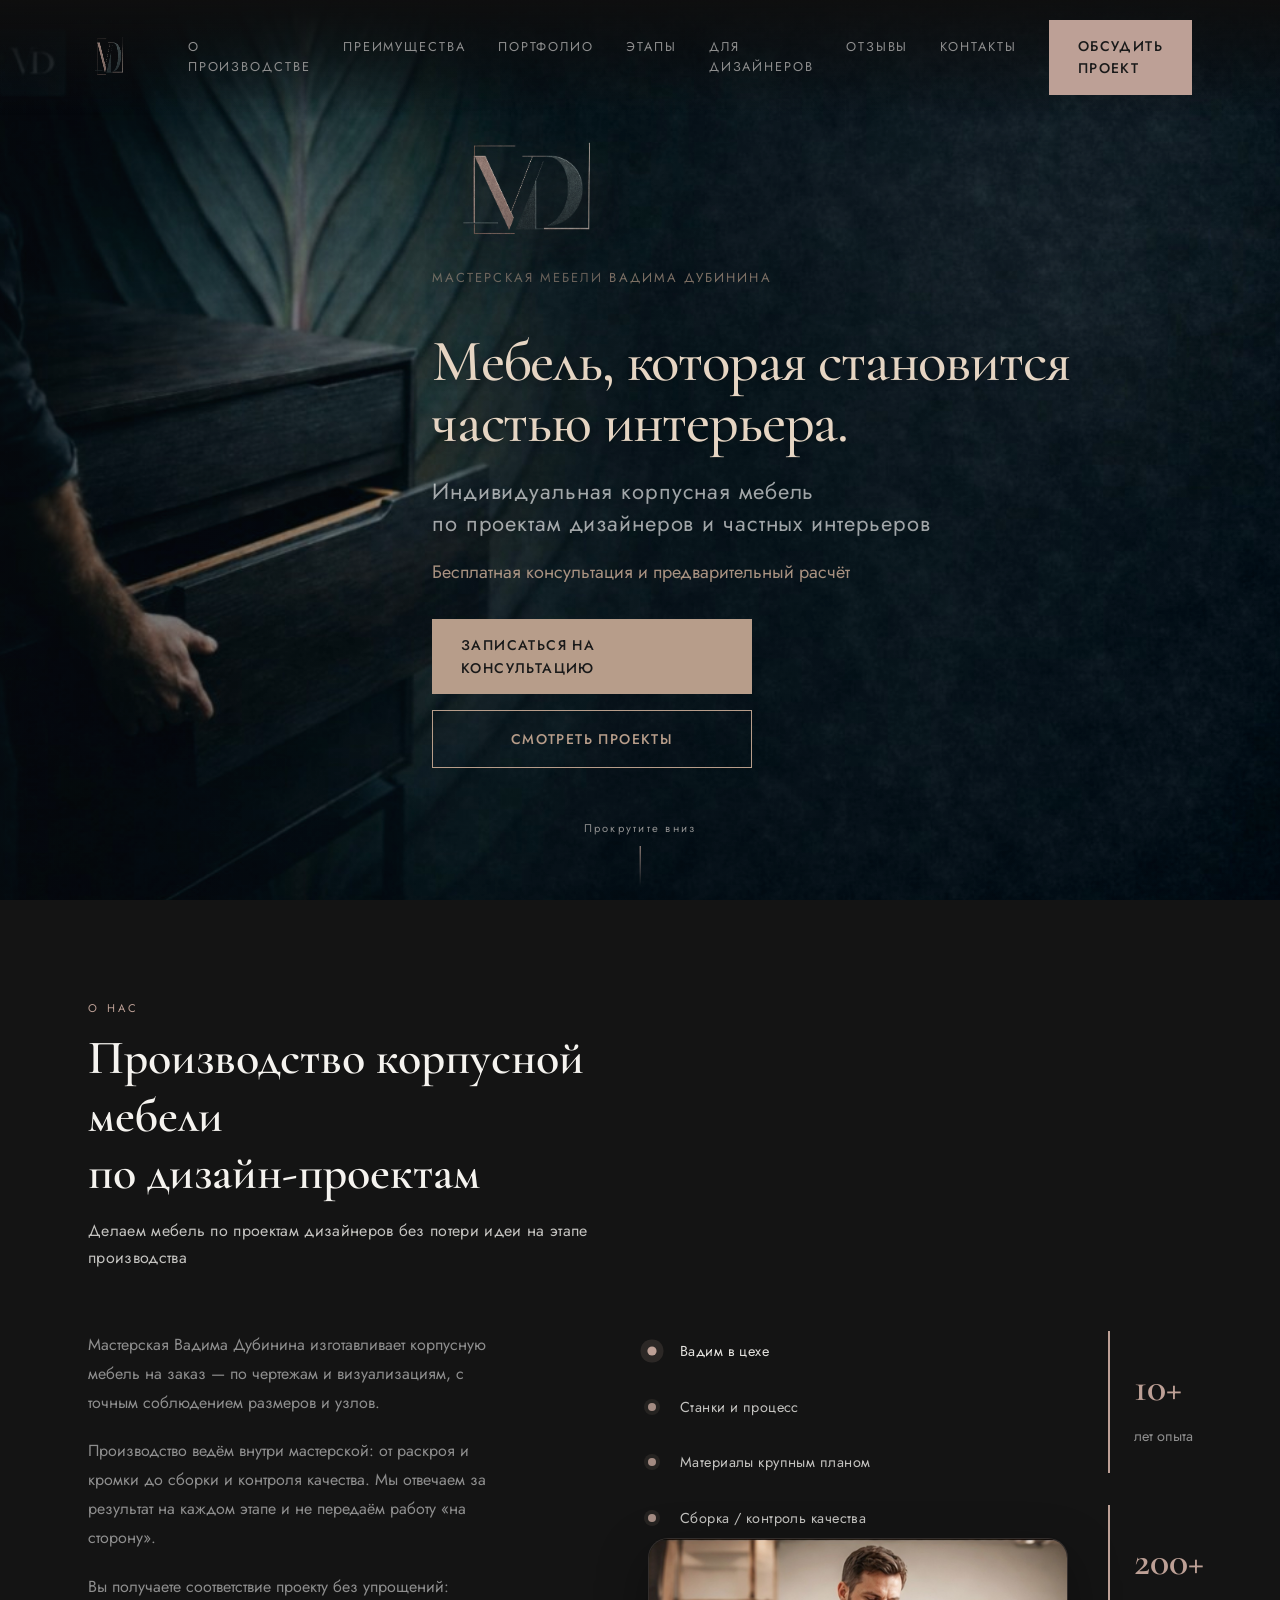
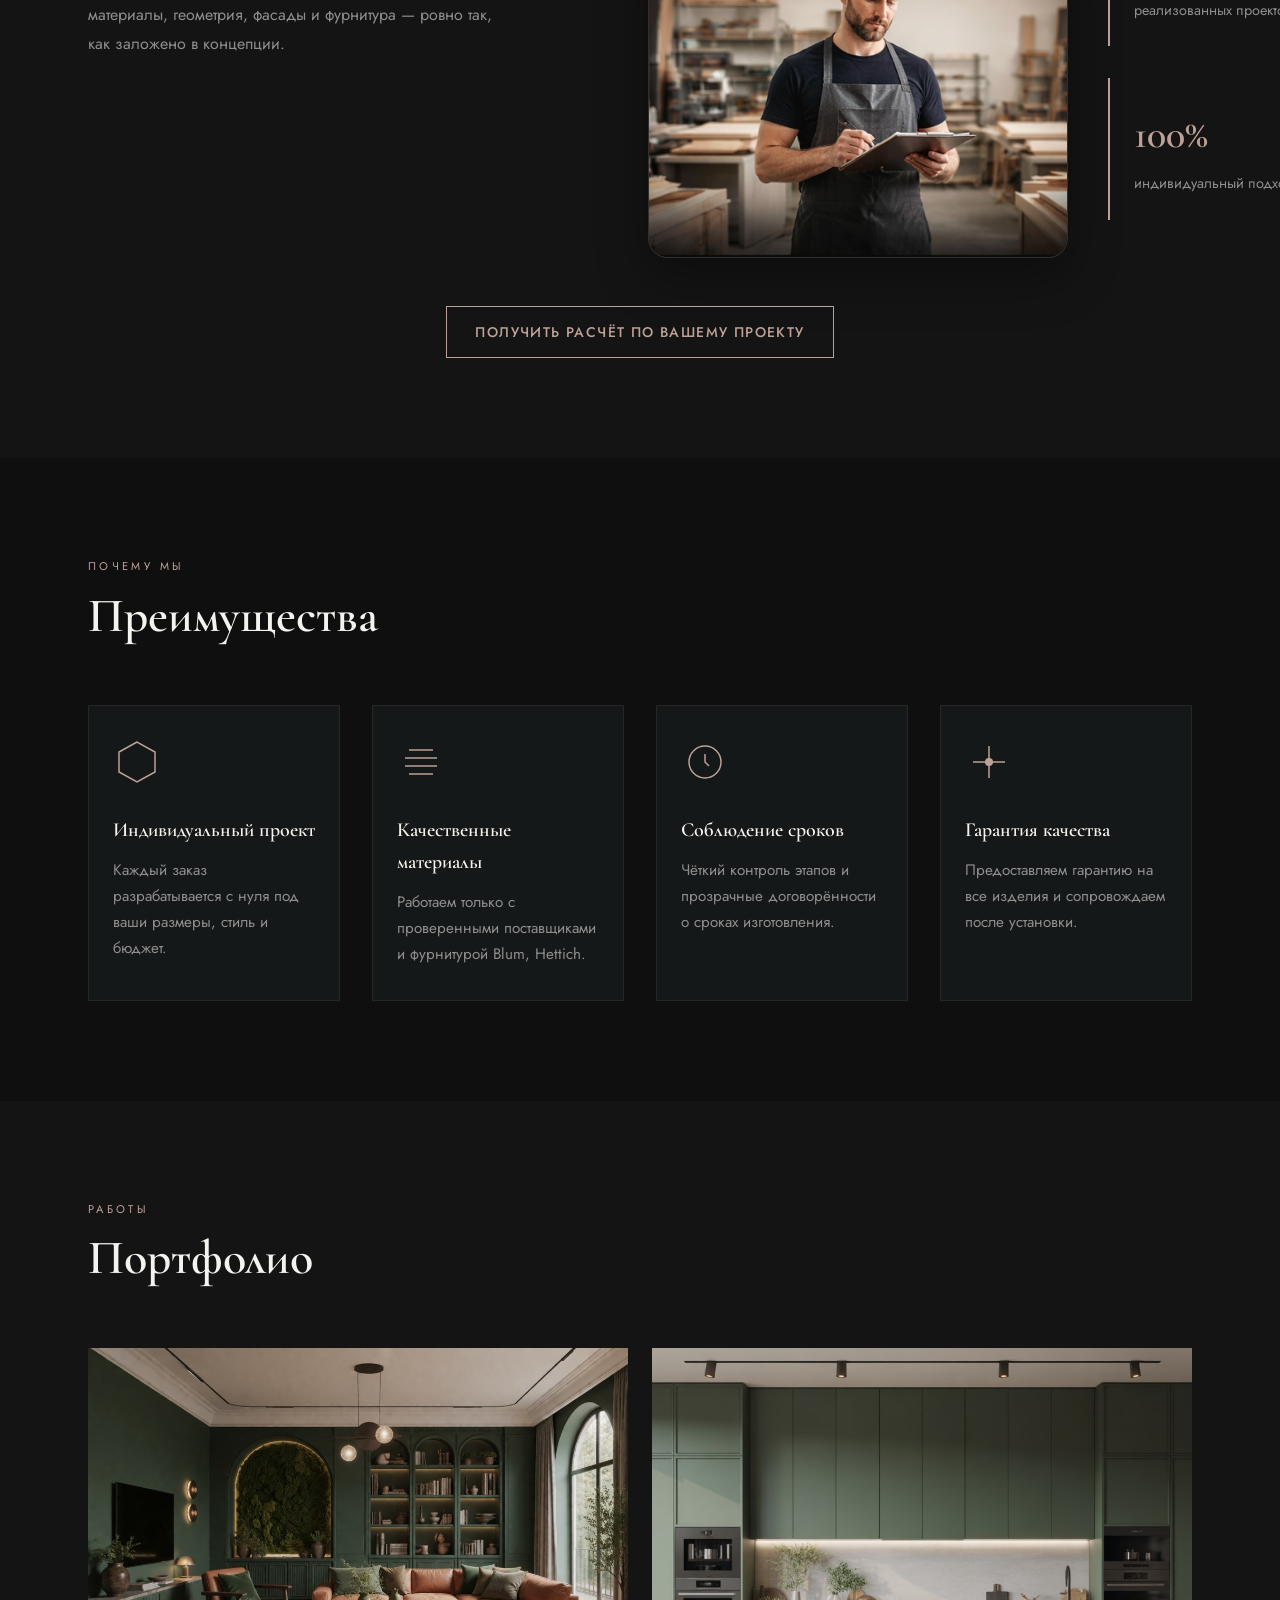
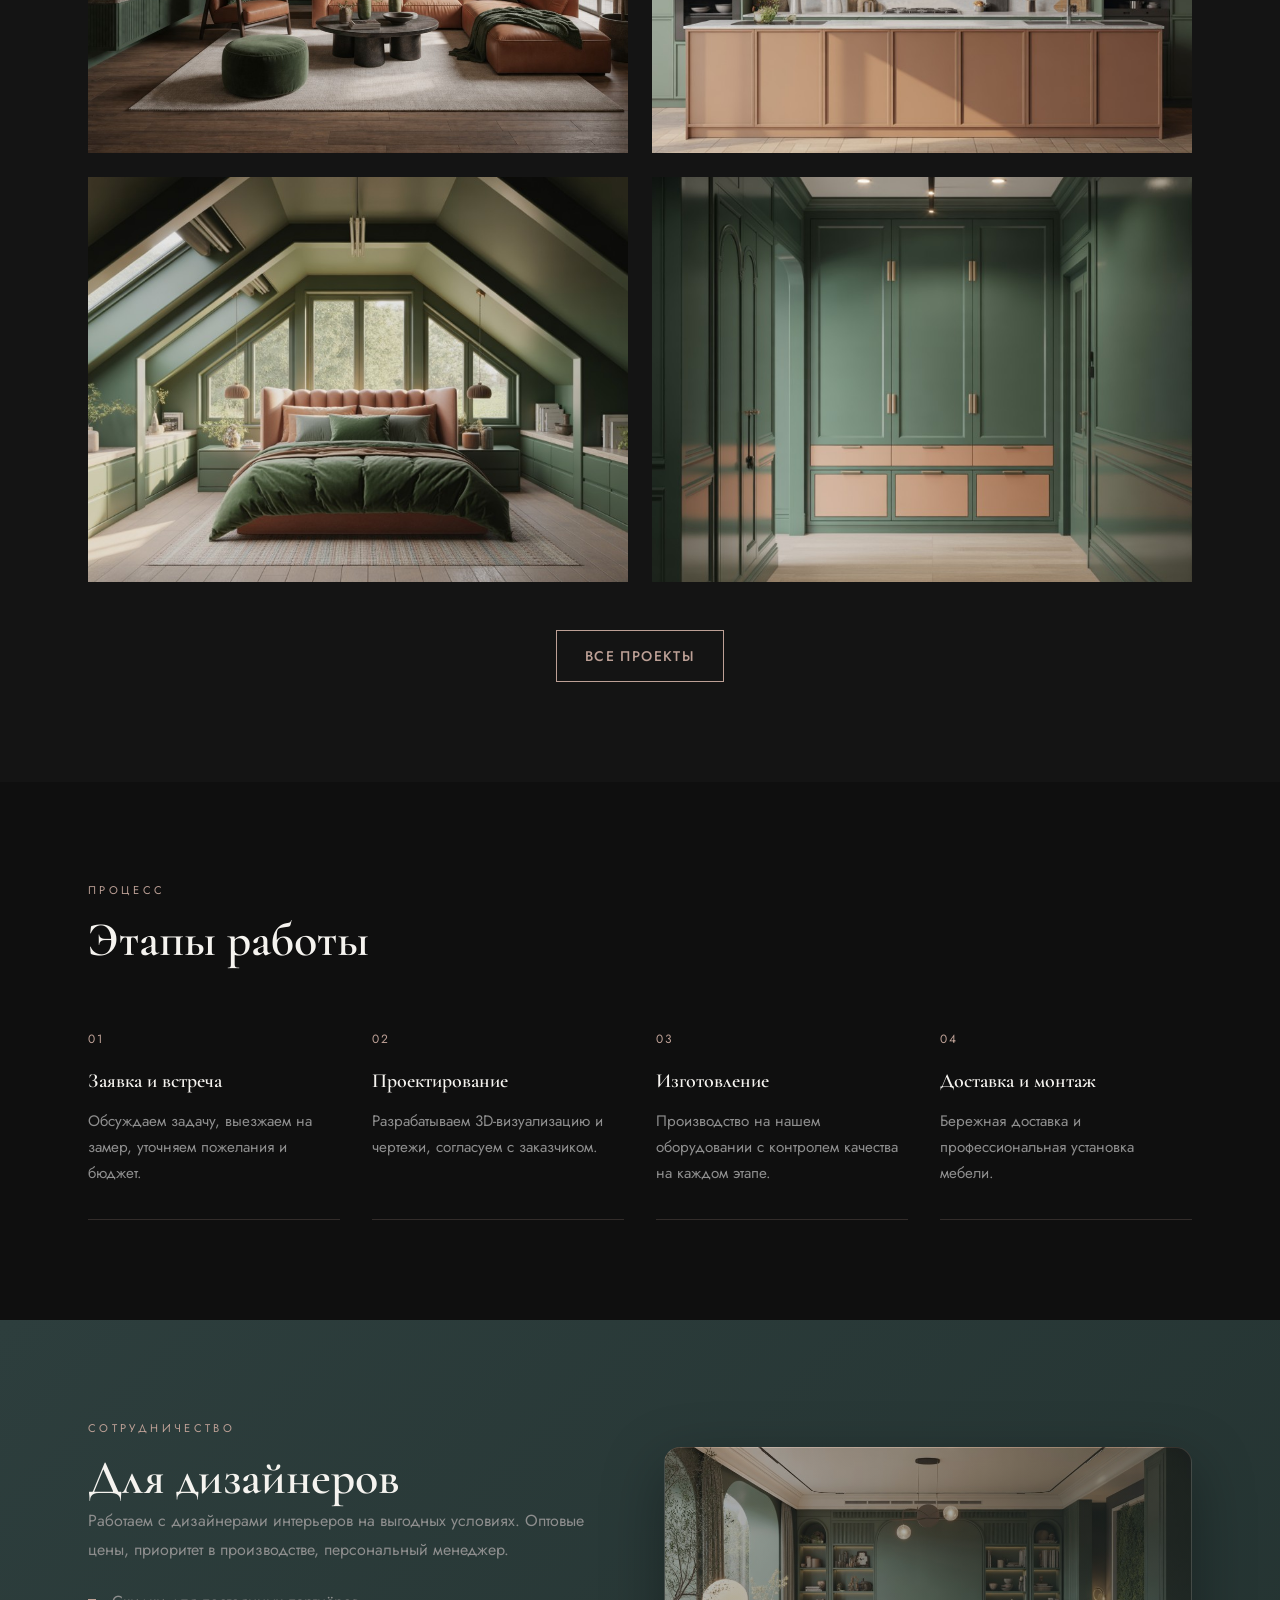
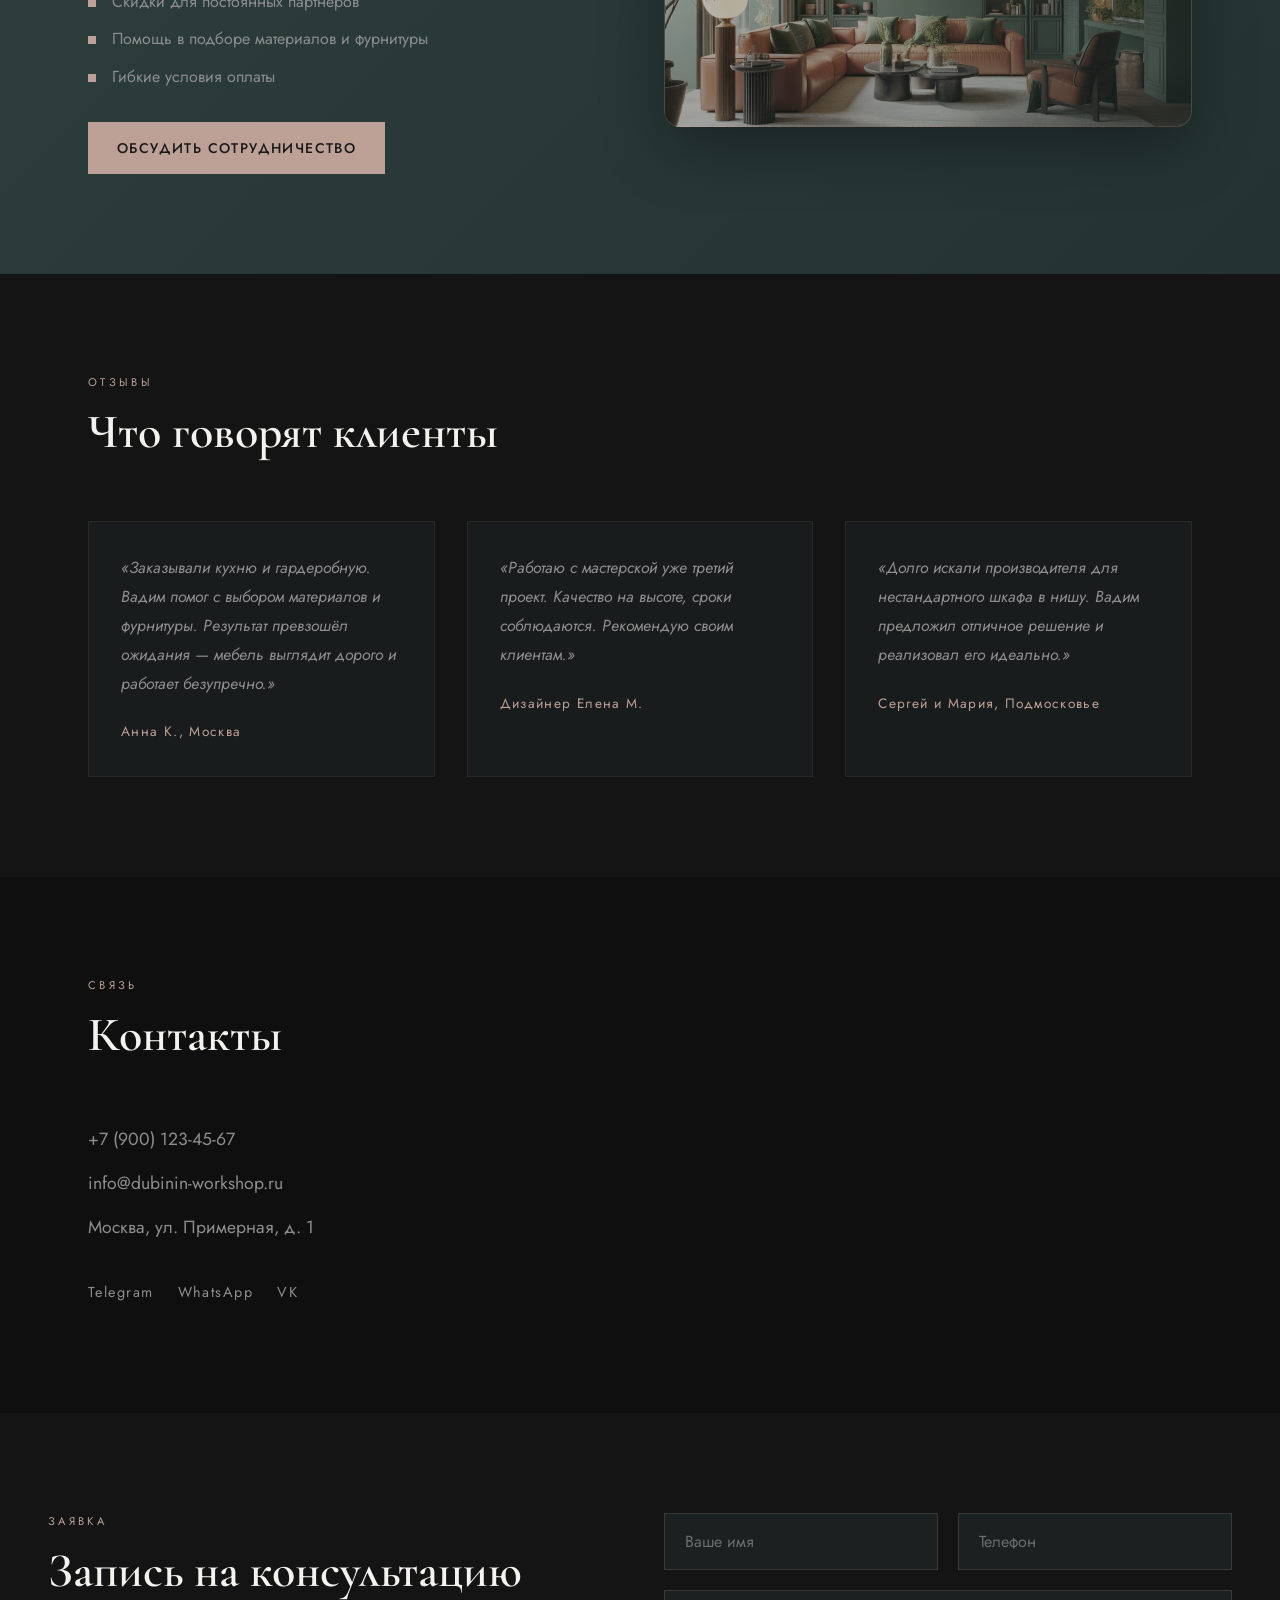
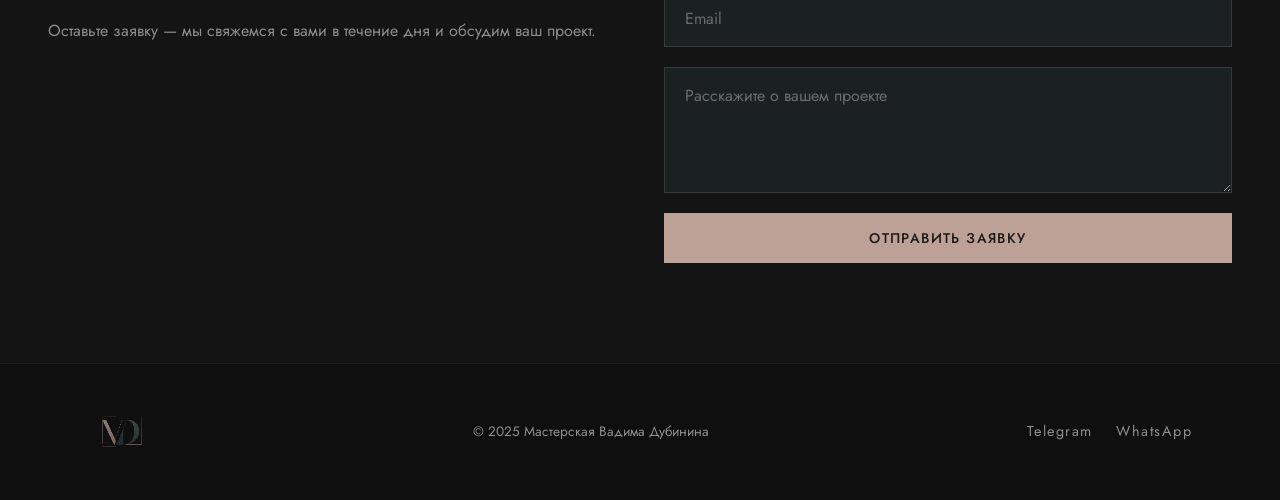
==== index.html @ 5e2be5cb "fix index name" ====
<!DOCTYPE html>
<html lang="ru">
<head>
  <meta charset="UTF-8">
  <meta name="viewport" content="width=device-width, initial-scale=1.0">
  <title>Мастерская Вадима Дубинина — Корпусная мебель премиального уровня</title>
  <meta name="description" content="Корпусная мебель на заказ для частных клиентов и дизайнеров. Премиальное качество и индивидуальный подход.">
  <link rel="preconnect" href="https://fonts.googleapis.com">
  <link rel="preconnect" href="https://fonts.gstatic.com" crossorigin>
  <link href="https://fonts.googleapis.com/css2?family=Cormorant+Garamond:ital,wght@0,400;0,600;0,700;1,400&family=Jost:wght@300;400;500;600&display=swap" rel="stylesheet">
  <link rel="stylesheet" href="css/style.css">
</head>
<body>
  <!-- Header -->
  <header class="header">
    <div class="container header__inner">
      <a href="#" class="logo">
        <img src="assets/logo.png" alt="Мастерская Вадима Дубинина" class="logo__img">
      </a>
      <nav class="nav">
        <a href="#about" class="nav__link">О производстве</a>
        <a href="#advantages" class="nav__link">Преимущества</a>
        <a href="#portfolio" class="nav__link">Портфолио</a>
        <a href="#stages" class="nav__link">Этапы</a>
        <a href="#designers" class="nav__link">Для дизайнеров</a>
        <a href="#reviews" class="nav__link">Отзывы</a>
        <a href="#contacts" class="nav__link">Контакты</a>
      </nav>
      <a href="#consultation" class="btn btn--primary header__cta">Обсудить проект</a>
      <button class="burger" aria-label="Меню">
        <span></span>
        <span></span>
        <span></span>
      </button>
    </div>
    <div class="mobile-nav-overlay" aria-hidden="true"></div>
    <nav class="mobile-nav">
      <a href="#about" class="nav__link">О производстве</a>
      <a href="#advantages" class="nav__link">Преимущества</a>
      <a href="#portfolio" class="nav__link">Портфолио</a>
      <a href="#stages" class="nav__link">Этапы</a>
      <a href="#designers" class="nav__link">Для дизайнеров</a>
      <a href="#reviews" class="nav__link">Отзывы</a>
      <a href="#contacts" class="nav__link">Контакты</a>
      <a href="#consultation" class="btn btn--primary">Обсудить проект</a>
    </nav>
  </header>

  <!-- Hero -->
  <section class="hero">
    <div class="hero__bg" style="background-image: url('assets/hero_final_2560.png');"></div>
    <div class="hero__overlay" aria-hidden="true"></div>
    <div class="container hero__content">
      <div class="hero__content-inner">
        <img src="assets/logo.png" alt="VD" class="hero__logo">
        <p class="hero__tagline">Мастерская мебели <span>ВАДИМА ДУБИНИНА</span></p>
        <h1 class="hero__title">Мебель, которая становится частью интерьера.</h1>
        <p class="hero__subtitle">Индивидуальная корпусная мебель<br>по проектам дизайнеров и частных интерьеров</p>
        <p class="hero__kicker">Бесплатная консультация и предварительный расчёт</p>
        <div class="hero__actions">
          <a href="#consultation" class="btn btn--primary hero__btn">Записаться на консультацию</a>
          <a href="#portfolio" class="btn btn--ghost hero__btn">Смотреть проекты</a>
        </div>
      </div>
    </div>
    <div class="hero__scroll">
      <span class="hero__scroll-text">Прокрутите вниз</span>
      <span class="hero__scroll-line"></span>
    </div>
  </section>

  <!-- About -->
  <section class="section section--dark" id="about">
    <div class="container">
      <div class="section__header animate-on-scroll">
        <span class="section__label">О нас</span>
        <h2 class="section__title">Производство корпусной мебели<br>по дизайн-проектам</h2>
        <p class="section__subtitle">Делаем мебель по проектам дизайнеров без потери идеи на этапе производства</p>
      </div>
      <div class="about__grid">
        <div class="about__text animate-on-scroll">
          <div class="about__copy">
            <p>Мастерская Вадима Дубинина изготавливает корпусную мебель на заказ — по чертежам и визуализациям, с точным соблюдением размеров и узлов.</p>
            <p>Производство ведём внутри мастерской: от раскроя и кромки до сборки и контроля качества. Мы отвечаем за результат на каждом этапе и не передаём работу «на сторону».</p>
            <p>Вы получаете соответствие проекту без упрощений: материалы, геометрия, фасады и фурнитура — ровно так, как заложено в концепции.</p>
          </div>

          <div class="about__timeline" data-about-timeline>
            <div class="about__timeline-rail" aria-hidden="true"></div>

            <div class="about__timeline-items" role="list">
              <button class="about__timeline-item is-active" type="button" role="listitem" data-about-step="1">
                <span class="about__timeline-dot" aria-hidden="true"></span>
                <span class="about__timeline-label">Вадим в цехе</span>
              </button>

              <button class="about__timeline-item" type="button" role="listitem" data-about-step="2">
                <span class="about__timeline-dot" aria-hidden="true"></span>
                <span class="about__timeline-label">Станки и процесс</span>
              </button>

              <button class="about__timeline-item" type="button" role="listitem" data-about-step="3">
                <span class="about__timeline-dot" aria-hidden="true"></span>
                <span class="about__timeline-label">Материалы крупным планом</span>
              </button>

              <button class="about__timeline-item" type="button" role="listitem" data-about-step="4">
                <span class="about__timeline-dot" aria-hidden="true"></span>
                <span class="about__timeline-label">Сборка / контроль качества</span>
              </button>
            </div>

            <div class="about__timeline-preview">
              <img class="about__timeline-img" src="images/img-01.jpg" alt="" loading="lazy" decoding="async">
            </div>
          </div>
        </div>
        <div class="about__stats animate-on-scroll">
          <div class="stat">
            <span class="stat__number">10+</span>
            <span class="stat__label">лет опыта</span>
          </div>
          <div class="stat">
            <span class="stat__number">200+</span>
            <span class="stat__label">реализованных проектов</span>
          </div>
          <div class="stat">
            <span class="stat__number">100%</span>
            <span class="stat__label">индивидуальный подход</span>
          </div>
        </div>
      </div>
      <div class="section__actions animate-on-scroll">
        <a href="#consultation" class="btn btn--ghost">Получить расчёт по вашему проекту</a>
      </div>
    </div>
  </section>

  <!-- Advantages -->
  <section class="section" id="advantages">
    <div class="container">
      <div class="section__header animate-on-scroll">
        <span class="section__label">Почему мы</span>
        <h2 class="section__title">Преимущества</h2>
      </div>
      <div class="advantages__grid">
        <div class="advantage animate-on-scroll">
          <div class="advantage__icon">
            <svg width="48" height="48" viewBox="0 0 48 48" fill="none" xmlns="http://www.w3.org/2000/svg">
              <path d="M24 4L6 14v20l18 10 18-10V14L24 4z" stroke="currentColor" stroke-width="1.5"/>
            </svg>
          </div>
          <h3 class="advantage__title">Индивидуальный проект</h3>
          <p class="advantage__text">Каждый заказ разрабатывается с нуля под ваши размеры, стиль и бюджет.</p>
        </div>
        <div class="advantage animate-on-scroll">
          <div class="advantage__icon">
            <svg width="48" height="48" viewBox="0 0 48 48" fill="none" xmlns="http://www.w3.org/2000/svg">
              <path d="M8 20h32M8 28h32M12 36h24M12 12h24" stroke="currentColor" stroke-width="1.5"/>
            </svg>
          </div>
          <h3 class="advantage__title">Качественные материалы</h3>
          <p class="advantage__text">Работаем только с проверенными поставщиками и фурнитурой Blum, Hettich.</p>
        </div>
        <div class="advantage animate-on-scroll">
          <div class="advantage__icon">
            <svg width="48" height="48" viewBox="0 0 48 48" fill="none" xmlns="http://www.w3.org/2000/svg">
              <circle cx="24" cy="24" r="16" stroke="currentColor" stroke-width="1.5"/>
              <path d="M24 16v8l4 4" stroke="currentColor" stroke-width="1.5"/>
            </svg>
          </div>
          <h3 class="advantage__title">Соблюдение сроков</h3>
          <p class="advantage__text">Чёткий контроль этапов и прозрачные договорённости о сроках изготовления.</p>
        </div>
        <div class="advantage animate-on-scroll">
          <div class="advantage__icon">
            <svg width="48" height="48" viewBox="0 0 48 48" fill="none" xmlns="http://www.w3.org/2000/svg">
              <path d="M24 8v32M8 24h32" stroke="currentColor" stroke-width="1.5"/>
              <circle cx="24" cy="24" r="4" fill="currentColor"/>
            </svg>
          </div>
          <h3 class="advantage__title">Гарантия качества</h3>
          <p class="advantage__text">Предоставляем гарантию на все изделия и сопровождаем после установки.</p>
        </div>
      </div>
    </div>
  </section>

  <!-- Portfolio -->
  <section class="section section--dark" id="portfolio">
    <div class="container">
      <div class="section__header animate-on-scroll">
        <span class="section__label">Работы</span>
        <h2 class="section__title">Портфолио</h2>
      </div>
      <div class="portfolio__grid">
        <a href="#portfolio" class="portfolio__item animate-on-scroll">
          <div class="portfolio__img" style="background-image: url('assets/portfolio-livingroom.png');"></div>
          <div class="portfolio__overlay">
            <span class="portfolio__name">Гостиная</span>
            <span class="portfolio__link">Смотреть</span>
          </div>
        </a>
        <a href="#portfolio" class="portfolio__item animate-on-scroll">
          <div class="portfolio__img" style="background-image: url('assets/portfolio-kitchen.png');"></div>
          <div class="portfolio__overlay">
            <span class="portfolio__name">Кухня</span>
            <span class="portfolio__link">Смотреть</span>
          </div>
        </a>
        <a href="#portfolio" class="portfolio__item animate-on-scroll">
          <div class="portfolio__img" style="background-image: url('assets/portfolio-bedroom.png');"></div>
          <div class="portfolio__overlay">
            <span class="portfolio__name">Спальня</span>
            <span class="portfolio__link">Смотреть</span>
          </div>
        </a>
        <a href="#portfolio" class="portfolio__item animate-on-scroll">
          <div class="portfolio__img" style="background-image: url('assets/portfolio-cabinet.png');"></div>
          <div class="portfolio__overlay">
            <span class="portfolio__name">Кабинет</span>
            <span class="portfolio__link">Смотреть</span>
          </div>
        </a>
      </div>
      <div class="section__actions animate-on-scroll">
        <a href="#portfolio" class="btn btn--ghost">Все проекты</a>
      </div>
    </div>
  </section>

  <!-- Stages -->
  <section class="section" id="stages">
    <div class="container">
      <div class="section__header animate-on-scroll">
        <span class="section__label">Процесс</span>
        <h2 class="section__title">Этапы работы</h2>
      </div>
      <div class="stages">
        <div class="stage animate-on-scroll">
          <span class="stage__num">01</span>
          <h3 class="stage__title">Заявка и встреча</h3>
          <p class="stage__text">Обсуждаем задачу, выезжаем на замер, уточняем пожелания и бюджет.</p>
        </div>
        <div class="stage animate-on-scroll">
          <span class="stage__num">02</span>
          <h3 class="stage__title">Проектирование</h3>
          <p class="stage__text">Разрабатываем 3D-визуализацию и чертежи, согласуем с заказчиком.</p>
        </div>
        <div class="stage animate-on-scroll">
          <span class="stage__num">03</span>
          <h3 class="stage__title">Изготовление</h3>
          <p class="stage__text">Производство на нашем оборудовании с контролем качества на каждом этапе.</p>
        </div>
        <div class="stage animate-on-scroll">
          <span class="stage__num">04</span>
          <h3 class="stage__title">Доставка и монтаж</h3>
          <p class="stage__text">Бережная доставка и профессиональная установка мебели.</p>
        </div>
      </div>
    </div>
  </section>

  <!-- For Designers -->
  <section class="section section--accent" id="designers">
    <div class="container">
      <div class="designers__grid">
        <div class="designers__content animate-on-scroll">
          <span class="section__label">Сотрудничество</span>
          <h2 class="section__title">Для дизайнеров</h2>
          <p class="designers__text">Работаем с дизайнерами интерьеров на выгодных условиях. Оптовые цены, приоритет в производстве, персональный менеджер.</p>
          <ul class="designers__list">
            <li>Скидки для постоянных партнёров</li>
            <li>Помощь в подборе материалов и фурнитуры</li>
            <li>Гибкие условия оплаты</li>
          </ul>
          <a href="#consultation" class="btn btn--primary">Обсудить сотрудничество</a>
        </div>
        <div class="designers__visual animate-on-scroll">
          <div class="designers__card"></div>
        </div>
      </div>
    </div>
  </section>

  <!-- Reviews -->
  <section class="section section--dark" id="reviews">
    <div class="container">
      <div class="section__header animate-on-scroll">
        <span class="section__label">Отзывы</span>
        <h2 class="section__title">Что говорят клиенты</h2>
      </div>
      <div class="reviews__grid">
        <div class="review animate-on-scroll">
          <p class="review__text">«Заказывали кухню и гардеробную. Вадим помог с выбором материалов и фурнитуры. Результат превзошёл ожидания — мебель выглядит дорого и работает безупречно.»</p>
          <span class="review__author">Анна К., Москва</span>
        </div>
        <div class="review animate-on-scroll">
          <p class="review__text">«Работаю с мастерской уже третий проект. Качество на высоте, сроки соблюдаются. Рекомендую своим клиентам.»</p>
          <span class="review__author">Дизайнер Елена М.</span>
        </div>
        <div class="review animate-on-scroll">
          <p class="review__text">«Долго искали производителя для нестандартного шкафа в нишу. Вадим предложил отличное решение и реализовал его идеально.»</p>
          <span class="review__author">Сергей и Мария, Подмосковье</span>
        </div>
      </div>
    </div>
  </section>

  <!-- Contacts -->
  <section class="section" id="contacts">
    <div class="container">
      <div class="section__header animate-on-scroll">
        <span class="section__label">Связь</span>
        <h2 class="section__title">Контакты</h2>
      </div>
      <div class="contacts__grid">
        <div class="contacts__info animate-on-scroll">
          <a href="tel:+79001234567" class="contact__item">+7 (900) 123-45-67</a>
          <a href="mailto:info@dubinin-workshop.ru" class="contact__item">info@dubinin-workshop.ru</a>
          <p class="contact__item">Москва, ул. Примерная, д. 1</p>
          <div class="contacts__social">
            <a href="https://t.me/dubinin_workshop" class="social__link" target="_blank" rel="noopener" aria-label="Telegram">Telegram</a>
            <a href="https://wa.me/79001234567" class="social__link" target="_blank" rel="noopener" aria-label="WhatsApp">WhatsApp</a>
            <a href="https://vk.com/dubinin_workshop" class="social__link" target="_blank" rel="noopener" aria-label="VK">VK</a>
          </div>
        </div>
      </div>
    </div>
  </section>

  <!-- Consultation Form -->
  <section class="section section--dark" id="consultation">
    <div class="container consultation__inner">
      <div class="consultation__content animate-on-scroll">
        <span class="section__label">Заявка</span>
        <h2 class="section__title">Запись на консультацию</h2>
        <p class="consultation__text">Оставьте заявку — мы свяжемся с вами в течение дня и обсудим ваш проект.</p>
      </div>
      <form class="consultation__form animate-on-scroll" action="#" method="post">
        <div class="form__row">
          <input type="text" name="name" placeholder="Ваше имя" required class="form__input">
          <input type="tel" name="phone" placeholder="Телефон" required class="form__input">
        </div>
        <input type="email" name="email" placeholder="Email" class="form__input">
        <textarea name="message" placeholder="Расскажите о вашем проекте" rows="4" class="form__input form__textarea"></textarea>
        <button type="submit" class="btn btn--primary btn--full">Отправить заявку</button>
      </form>
    </div>
  </section>

  <!-- Footer -->
  <footer class="footer">
    <div class="container footer__inner">
      <a href="#" class="logo footer__logo">
        <img src="assets/logo.png" alt="Мастерская Вадима Дубинина" class="logo__img">
      </a>
      <p class="footer__copyright">© 2025 Мастерская Вадима Дубинина</p>
      <div class="footer__social">
        <a href="https://t.me/dubinin_workshop" class="social__link" target="_blank" rel="noopener">Telegram</a>
        <a href="https://wa.me/79001234567" class="social__link" target="_blank" rel="noopener">WhatsApp</a>
      </div>
    </div>
  </footer>

  <script src="js/script.js"></script>
</body>
</html>
<!-- test -->
---- css/style.css ----
/* ============================================
   Мастерская Вадима Дубинина — Landing
   Цветовая палитра из брендбука
   ============================================ */

:root {
  /* Основные цвета */
  --color-graphite: #1a1a1a;
  --color-graphite-light: #121212;
  --color-teal: #2d3e3d;
  --color-teal-dark: #243331;
  --color-grey-green: #4a4e41;
  --color-olive: #6b6f5c;
  --color-olive-light: #8e8e8e;
  --color-rose: #bda096;
  --color-rose-dark: #b88a7e;
  --color-rose-light: #c9a99e;
  
  /* Фоны и текст */
  --bg-dark: #0f0f0f;
  --bg-section: #141414;
  --text-primary: #f5f3ef;
  --text-secondary: #bda096;
  --text-muted: #8e8e8e;
  
  /* Переходы */
  --transition-slow: 0.6s cubic-bezier(0.4, 0, 0.2, 1);
  --transition-medium: 0.4s cubic-bezier(0.4, 0, 0.2, 1);
  --transition-fast: 0.25s ease;
}

/* Reset & Base */
*, *::before, *::after {
  box-sizing: border-box;
  margin: 0;
  padding: 0;
}

html {
  scroll-behavior: smooth;
}

body {
  font-family: 'Jost', sans-serif;
  font-weight: 400;
  color: var(--text-primary);
  background: var(--bg-dark);
  line-height: 1.6;
  overflow-x: hidden;
}

img {
  max-width: 100%;
  height: auto;
  display: block;
}

a {
  color: inherit;
  text-decoration: none;
  transition: color var(--transition-fast), opacity var(--transition-fast);
}

button {
  font-family: inherit;
  cursor: pointer;
  border: none;
  background: none;
}

/* Typography */
h1, h2, h3 {
  font-family: 'Cormorant Garamond', serif;
  font-weight: 600;
}

/* Container */
.container {
  width: 100%;
  max-width: 1200px;
  margin: 0 auto;
  padding: 0 24px;
}

@media (min-width: 768px) {
  .container {
    padding: 0 48px;
  }
}

/* Buttons */
.btn {
  display: inline-flex;
  align-items: center;
  justify-content: center;
  padding: 14px 28px;
  font-size: 0.875rem;
  font-weight: 500;
  letter-spacing: 0.1em;
  text-transform: uppercase;
  border: 1px solid transparent;
  transition: all var(--transition-medium);
}

.btn--primary {
  background: var(--color-rose);
  color: var(--color-graphite);
  border-color: var(--color-rose);
}

.btn--primary:hover {
  background: var(--color-rose-light);
  border-color: var(--color-rose-light);
  transform: translateY(-2px);
  box-shadow: 0 8px 24px rgba(189, 160, 150, 0.25);
}

.btn--ghost {
  background: transparent;
  color: var(--color-rose);
  border-color: var(--color-rose);
}

.btn--ghost:hover {
  background: rgba(189, 160, 150, 0.1);
  transform: translateY(-2px);
}

.btn--full {
  width: 100%;
}

/* Header */
.header {
  position: fixed;
  top: 0;
  left: 0;
  right: 0;
  z-index: 1000;
  padding: 20px 0;
  background: linear-gradient(180deg, rgba(15, 15, 15, 0.95) 0%, rgba(15, 15, 15, 0) 100%);
  transition: background var(--transition-medium);
}

.header.scrolled {
  background: rgba(15, 15, 15, 0.98);
  backdrop-filter: blur(12px);
}

.header__inner {
  display: flex;
  align-items: center;
  justify-content: space-between;
  gap: 32px;
}

.logo__img {
  height: 48px;
  width: auto;
}

.nav {
  display: none;
  gap: 32px;
  margin-left: 24px;
}

@media (min-width: 1024px) {
  .nav {
    display: flex;
  }
}

.nav__link {
  font-size: 0.8rem;
  letter-spacing: 0.15em;
  text-transform: uppercase;
  color: var(--text-muted);
}

.nav__link:hover {
  color: var(--color-rose);
}

.header__cta {
  display: none;
}

@media (min-width: 1024px) {
  .header__cta {
    display: inline-flex;
  }
}

/* Burger */
.burger {
  display: flex;
  flex-direction: column;
  gap: 6px;
  padding: 8px;
}

@media (min-width: 1024px) {
  .burger {
    display: none;
  }
}

.burger span {
  width: 24px;
  height: 2px;
  background: var(--color-rose);
  transition: var(--transition-fast);
}

.burger.active span:nth-child(1) {
  transform: rotate(45deg) translate(5px, 5px);
}

.burger.active span:nth-child(2) {
  opacity: 0;
}

.burger.active span:nth-child(3) {
  transform: rotate(-45deg) translate(5px, -5px);
}

/* Hero */
.hero {
  position: relative;
  min-height: 100vh;
  display: flex;
  align-items: center;
  padding: 0;
  overflow: hidden;
}

.hero__bg {
  position: absolute;
  inset: 0;
  background-color: var(--color-graphite);
  background-size: cover;
  background-position: 35% center;
  background-repeat: no-repeat;
  transform: scale(1.02);
  filter: saturate(1.1) contrast(1.08) brightness(1.15);
  transition: transform var(--transition-slow), filter var(--transition-medium);
}

.hero:hover .hero__bg {
  transform: scale(1.06);
  filter: saturate(1.15) contrast(1.1) brightness(1.2);
}

.hero__overlay {
  position: absolute;
  inset: 0;
  background: linear-gradient(
    to right,
    rgba(10, 15, 15, 0.45) 0%,
    rgba(10, 15, 15, 0.25) 40%,
    rgba(10, 15, 15, 0.1) 100%
  );
  pointer-events: none;
}

.hero__content {
  position: relative;
  z-index: 2;
  width: 100%;
  display: flex;
  justify-content: flex-end;
  align-items: center;
  min-height: 100vh;
  padding-left: 8vw;
  padding-right: 8vw;
  box-sizing: border-box;
}

.hero__content.container {
  max-width: none;
  padding-left: 8vw;
  padding-right: 10vw;
}

.hero__content-inner {
  width: 100%;
  max-width: 720px;
  text-align: left;
  margin-left: 0;
  margin-right: 0;
  position: relative;
  z-index: 2;
}

.hero__logo {
  width: clamp(160px, 18vw, 200px);
  height: auto;
  margin-bottom: 0;
  filter:
    drop-shadow(0 10px 30px rgba(0, 0, 0, 0.5))
    drop-shadow(0 0 22px rgba(183, 157, 138, 0.2));
  opacity: 0;
  animation: fadeInUp 0.95s ease 0.2s forwards;
}

.hero__tagline {
  display: block;
  margin-top: 18px;
  margin-bottom: 42px;
  font-size: 13px;
  letter-spacing: 0.16em;
  text-transform: uppercase;
  color: rgba(183, 157, 138, 0.7);
  opacity: 0;
  animation: fadeInUp78 0.95s ease 0.3s forwards;
}

.hero__tagline span {
  color: rgba(183, 157, 138, 0.85);
}

.hero__title {
  max-width: 720px;
  font-size: clamp(56px, 4.6vw, 80px);
  line-height: 1.05;
  font-weight: 500;
  letter-spacing: -0.02em;
  margin-top: 22px;
  margin-bottom: 22px;
  color: #E6D5C3;
  text-shadow: 0 2px 10px rgba(0, 0, 0, 0.3);
  opacity: 0;
  animation: fadeInUp 0.95s ease 0.35s forwards;
}

.hero__subtitle {
  max-width: 560px;
  font-size: 22px;
  line-height: 1.45;
  color: rgba(255, 255, 255, 0.7);
  letter-spacing: 0.04em;
  margin-bottom: 18px;
  text-shadow: 0 2px 10px rgba(0, 0, 0, 0.22);
  opacity: 0;
  animation: fadeInUp88 0.95s ease 0.5s forwards;
}

.hero__kicker {
  margin-top: 20px;
  margin-bottom: 34px;
  font-size: 18px;
  line-height: 1.4;
  color: #B79D8A;
  opacity: 0;
  animation: fadeInUp92 0.95s ease 0.62s forwards;
}

.hero__actions {
  display: flex;
  flex-direction: column;
  align-items: flex-start;
  gap: 16px;
  justify-content: flex-start;
  margin-top: 0;
  opacity: 0;
  animation: fadeInUp 1s ease 0.75s forwards;
}

.hero__btn {
  width: 320px;
  min-height: 58px;
}

.hero .btn--primary {
  background: #B79D8A;
  color: var(--color-graphite);
  border-color: #B79D8A;
}

.hero .btn--primary:hover {
  background: rgba(183, 157, 138, 0.92);
  border-color: rgba(183, 157, 138, 0.92);
  box-shadow: 0 12px 34px rgba(183, 157, 138, 0.22);
  transform: translateY(-2px);
}

.hero .btn--ghost {
  color: #B79D8A;
  border-color: #B79D8A;
}

.hero .btn--ghost:hover {
  background: rgba(183, 157, 138, 0.12);
  transform: translateY(-2px);
}

@media (min-width: 768px) and (max-width: 1023px) {
  .hero__content-inner {
    max-width: 620px;
  }

  .hero__title {
    font-size: clamp(52px, 4.8vw, 72px);
  }
}

@media (max-width: 767px) {
  .hero {
    padding: 108px 0 80px;
  }

  .hero__bg {
    background-position: 30% center;
  }

  .hero__content {
    justify-content: center;
    align-items: flex-start;
    padding-left: 24px;
    padding-right: 24px;
    min-height: auto;
  }

  .hero__content-inner {
    text-align: center;
    max-width: 100%;
  }

  .hero__actions {
    align-items: center;
    justify-content: center;
  }

  .hero__title {
    font-size: clamp(40px, 10vw, 56px);
  }

  .hero__btn {
    width: 100%;
  }
}

.hero__scroll {
  position: absolute;
  bottom: 14px;
  left: 50%;
  transform: translateX(-50%);
  display: flex;
  flex-direction: column;
  align-items: center;
  gap: 8px;
  color: var(--text-muted);
  font-size: 0.7rem;
  letter-spacing: 0.2em;
  opacity: 0.45;
  animation: fadeIn 2s ease 1.5s both;
}

.hero__scroll-line {
  width: 1px;
  height: 40px;
  background: linear-gradient(180deg, var(--color-rose), transparent);
  animation: scrollPulse 2s ease-in-out infinite;
}

@keyframes fadeIn {
  from { opacity: 0; }
  to { opacity: 1; }
}

@keyframes fadeInUp {
  from {
    opacity: 0;
    transform: translateY(24px);
  }
  to {
    opacity: 1;
    transform: translateY(0);
  }
}

@keyframes fadeInUp78 {
  from {
    opacity: 0;
    transform: translateY(24px);
  }
  to {
    opacity: 0.78;
    transform: translateY(0);
  }
}

@keyframes fadeInUp88 {
  from {
    opacity: 0;
    transform: translateY(24px);
  }
  to {
    opacity: 0.88;
    transform: translateY(0);
  }
}

@keyframes fadeInUp92 {
  from {
    opacity: 0;
    transform: translateY(24px);
  }
  to {
    opacity: 0.92;
    transform: translateY(0);
  }
}

@keyframes scrollPulse {
  0%, 100% { opacity: 0.3; transform: scaleY(0.5); }
  50% { opacity: 1; transform: scaleY(1); }
}

/* Sections */
.section {
  padding: 100px 0;
}

.section--dark {
  background: var(--bg-section);
}

.section--accent {
  background: linear-gradient(135deg, var(--color-teal) 0%, var(--color-teal-dark) 100%);
}

.section__header {
  margin-bottom: 60px;
  max-width: 600px;
}

.section__label {
  display: block;
  font-size: 0.7rem;
  letter-spacing: 0.3em;
  text-transform: uppercase;
  color: var(--color-rose);
  margin-bottom: 12px;
}

.section__title {
  font-size: clamp(2rem, 4vw, 3rem);
  line-height: 1.2;
  color: var(--text-primary);
}

.section__subtitle {
  margin-top: 14px;
  max-width: 60ch;
  color: rgba(245, 243, 239, 0.78);
  letter-spacing: 0.02em;
  line-height: 1.7;
}

.section__actions {
  text-align: center;
  margin-top: 48px;
}

/* Scroll animations */
.animate-on-scroll {
  opacity: 0;
  transform: translateY(30px);
  transition: opacity 0.8s ease, transform 0.8s ease;
}

.animate-on-scroll.visible {
  opacity: 1;
  transform: translateY(0);
}

/* About */
.about__grid {
  display: grid;
  gap: 48px;
}

@media (min-width: 768px) {
  .about__grid {
    grid-template-columns: 1fr 1fr;
  }
}

.about__text p {
  margin-bottom: 20px;
  color: var(--text-muted);
  font-size: 1rem;
  line-height: 1.8;
}

.about__copy p:last-child {
  margin-bottom: 0;
}

.about__timeline {
  margin-top: 28px;
  position: relative;
  display: grid;
  grid-template-columns: 18px 1fr;
  column-gap: 18px;
  align-items: start;
}

/* Desktop: 3 колонки секции */
@media (min-width: 1024px) {
  .about__grid {
    grid-template-columns: minmax(420px, 1fr) 520px 220px;
    gap: 40px;
    align-items: start;
  }

  /* Без изменения HTML: дети .about__text участвуют в grid напрямую */
  .about__text {
    display: contents;
  }

  .about__copy {
    grid-column: 1;
    max-width: 560px;
  }

  .about__timeline {
    grid-column: 2;
    margin-top: 0;
    /* маркеры + preview строго внутри средней колонки (без наложений) */
    grid-template-columns: 84px 420px;
    column-gap: 16px;
  }

  .about__timeline-items {
    grid-column: 1;
  }

  .about__timeline-preview {
    grid-column: 2;
    justify-self: start;
    align-self: start;
  }

  .about__stats {
    grid-column: 3;
    align-self: start;
  }
}

.about__timeline-rail {
  grid-column: 1;
  grid-row: 1 / -1;
  width: 1px;
  background: rgba(189, 160, 150, 0.35);
  justify-self: center;
  border-radius: 1px;
}

.about__timeline-items {
  grid-column: 2;
  display: flex;
  flex-direction: column;
  gap: 18px;
  padding-top: 2px;
}

.about__timeline-item {
  display: grid;
  grid-template-columns: 18px 1fr;
  column-gap: 14px;
  align-items: start;
  text-align: left;
  padding: 8px 0;
  color: rgba(245, 243, 239, 0.78);
  transition: color var(--transition-fast);
}

.about__timeline-item:focus-visible {
  outline: none;
}

.about__timeline-dot {
  width: 8px;
  height: 8px;
  border-radius: 50%;
  background: var(--color-rose);
  margin-top: 6px;
  box-shadow: 0 0 0 4px rgba(189, 160, 150, 0.12);
  transition: transform var(--transition-medium), box-shadow var(--transition-medium), opacity var(--transition-fast);
  opacity: 0.85;
}

.about__timeline-label {
  font-size: 0.9rem;
  letter-spacing: 0.03em;
  line-height: 1.5;
}

.about__timeline-item:hover,
.about__timeline-item:focus-visible,
.about__timeline-item.is-active {
  color: rgba(245, 243, 239, 0.92);
}

.about__timeline-item:hover .about__timeline-dot,
.about__timeline-item:focus-visible .about__timeline-dot,
.about__timeline-item.is-active .about__timeline-dot {
  transform: scale(1.15);
  box-shadow: 0 0 0 6px rgba(189, 160, 150, 0.14);
  opacity: 1;
}

.about__timeline-preview {
  width: 420px;
  height: 320px;
  overflow: hidden;
  border-radius: 20px;
  border: 1px solid rgba(189, 160, 150, 0.18);
  box-shadow: 0 18px 50px rgba(0, 0, 0, 0.35);
  background: rgba(26, 26, 26, 0.35);
}

@media (max-width: 1023px) {
  .about__timeline-preview {
    width: min(420px, 100%);
    justify-self: start;
  }
}

.about__timeline-img {
  width: 100%;
  height: 100%;
  object-fit: cover;
  display: block;
  opacity: 0;
  transform: scale(0.85);
  transform-origin: left center;
  transition: transform 0.5s ease, opacity 0.5s ease;
}

.about__timeline-img.is-visible {
  opacity: 1;
  transform: scale(1);
}

/* Tablet: 2 колонки, статистика вниз */
@media (min-width: 768px) and (max-width: 1023px) {
  .about__grid {
    grid-template-columns: 1fr 1fr;
    gap: 40px;
    align-items: start;
  }

  .about__text {
    display: block;
  }

  .about__copy {
    max-width: 560px;
  }

  .about__timeline {
    margin-top: 26px;
    grid-template-columns: 18px 1fr;
  }

  .about__timeline-preview {
    margin-top: 18px;
  }

  .about__stats {
    grid-column: 1 / -1;
    margin-top: 8px;
  }
}

/* Mobile: один столбец — текст → интерактив → статистика */
@media (max-width: 767px) {
  .about__grid {
    grid-template-columns: 1fr;
    gap: 32px;
  }

  .about__copy {
    max-width: 100%;
  }

  .about__timeline {
    margin-top: 18px;
  }

  .about__timeline-preview {
    margin-top: 18px;
    margin-left: auto;
    margin-right: auto;
  }
}

.about__stats {
  display: flex;
  flex-direction: column;
  gap: 32px;
}

@media (min-width: 480px) {
  .about__stats {
    flex-direction: row;
    flex-wrap: wrap;
  }
}

.stat {
  padding: 24px;
  border-left: 2px solid var(--color-rose);
  transition: transform var(--transition-medium);
}

.stat:hover {
  transform: translateX(8px);
}

.stat__number {
  display: block;
  font-family: 'Cormorant Garamond', serif;
  font-size: 2.5rem;
  font-weight: 600;
  color: var(--color-rose);
  margin-bottom: 4px;
}

.stat__label {
  font-size: 0.9rem;
  color: var(--text-muted);
}

/* Advantages */
.advantages__grid {
  display: grid;
  gap: 40px;
  grid-template-columns: 1fr;
}

@media (min-width: 600px) {
  .advantages__grid {
    grid-template-columns: repeat(2, 1fr);
  }
}

@media (min-width: 1024px) {
  .advantages__grid {
    grid-template-columns: repeat(4, 1fr);
    gap: 32px;
  }
}

.advantage {
  padding: 32px 24px;
  background: rgba(45, 62, 61, 0.2);
  border: 1px solid rgba(189, 160, 150, 0.1);
  transition: all var(--transition-medium);
}

.advantage:hover {
  border-color: var(--color-rose);
  transform: translateY(-4px);
  box-shadow: 0 12px 40px rgba(0, 0, 0, 0.3);
}

.advantage__icon {
  color: var(--color-rose);
  margin-bottom: 20px;
  transition: transform var(--transition-medium);
}

.advantage:hover .advantage__icon {
  transform: scale(1.1);
}

.advantage__title {
  font-size: 1.25rem;
  margin-bottom: 12px;
  color: var(--text-primary);
}

.advantage__text {
  font-size: 0.95rem;
  color: var(--text-muted);
  line-height: 1.7;
}

/* Portfolio */
.portfolio__grid {
  display: grid;
  gap: 24px;
  grid-template-columns: 1fr;
}

@media (min-width: 600px) {
  .portfolio__grid {
    grid-template-columns: repeat(2, 1fr);
  }
}

.portfolio__item {
  position: relative;
  aspect-ratio: 4/3;
  overflow: hidden;
  display: block;
}

.portfolio__img {
  width: 100%;
  height: 100%;
  background-size: cover;
  background-position: center;
  transition: transform var(--transition-slow);
}

.portfolio__item:hover .portfolio__img {
  transform: scale(1.08);
}

.portfolio__overlay {
  position: absolute;
  inset: 0;
  background: linear-gradient(180deg, transparent 40%, rgba(26, 26, 26, 0.95) 100%);
  display: flex;
  flex-direction: column;
  justify-content: flex-end;
  padding: 24px;
  opacity: 0;
  transition: opacity var(--transition-medium);
}

.portfolio__item:hover .portfolio__overlay {
  opacity: 1;
}

.portfolio__name {
  font-family: 'Cormorant Garamond', serif;
  font-size: 1.5rem;
  color: var(--text-primary);
  margin-bottom: 8px;
}

.portfolio__link {
  font-size: 0.8rem;
  letter-spacing: 0.15em;
  color: var(--color-rose);
  text-decoration: underline;
  text-underline-offset: 4px;
}

.portfolio__item:hover .portfolio__link {
  color: var(--color-rose-light);
}

/* Stages */
.stages {
  display: grid;
  gap: 48px;
  grid-template-columns: 1fr;
}

@media (min-width: 768px) {
  .stages {
    grid-template-columns: repeat(2, 1fr);
  }
}

@media (min-width: 1024px) {
  .stages {
    grid-template-columns: repeat(4, 1fr);
    gap: 32px;
  }
}

.stage {
  padding-bottom: 32px;
  border-bottom: 1px solid rgba(189, 160, 150, 0.2);
  transition: all var(--transition-medium);
}

.stage:hover {
  border-color: var(--color-rose);
}

.stage__num {
  display: block;
  font-size: 0.75rem;
  letter-spacing: 0.2em;
  color: var(--color-rose);
  margin-bottom: 16px;
}

.stage__title {
  font-size: 1.25rem;
  margin-bottom: 12px;
  color: var(--text-primary);
}

.stage__text {
  font-size: 0.95rem;
  color: var(--text-muted);
  line-height: 1.7;
}

/* Designers */
.designers__grid {
  display: grid;
  gap: 48px;
  align-items: center;
}

@media (min-width: 1024px) {
  .designers__grid {
    grid-template-columns: 1fr 1fr;
  }
}

.designers__text {
  color: var(--text-muted);
  margin-bottom: 24px;
  line-height: 1.8;
}

.designers__list {
  list-style: none;
  margin-bottom: 32px;
}

.designers__list li {
  position: relative;
  padding-left: 24px;
  margin-bottom: 12px;
  color: var(--text-muted);
}

.designers__list li::before {
  content: '';
  position: absolute;
  left: 0;
  top: 10px;
  width: 8px;
  height: 8px;
  background: var(--color-rose);
}

.designers__visual {
  min-height: 300px;
}

.designers__card {
  height: 100%;
  min-height: 280px;
  background-image:
    linear-gradient(135deg, rgba(26, 26, 26, 0.15) 0%, rgba(36, 51, 49, 0.55) 100%),
    url('../assets/designers-cover.png');
  background-size: cover;
  background-position: center;
  background-repeat: no-repeat;
  border: 1px solid rgba(189, 160, 150, 0.2);
  border-radius: 16px;
  box-shadow: 0 20px 60px rgba(0, 0, 0, 0.35);
}

/* Reviews */
.reviews__grid {
  display: grid;
  gap: 32px;
  grid-template-columns: 1fr;
}

@media (min-width: 768px) {
  .reviews__grid {
    grid-template-columns: repeat(3, 1fr);
  }
}

.review {
  padding: 32px;
  background: rgba(45, 62, 61, 0.2);
  border: 1px solid rgba(189, 160, 150, 0.1);
  transition: all var(--transition-medium);
}

.review:hover {
  border-color: rgba(189, 160, 150, 0.3);
  transform: translateY(-4px);
}

.review__text {
  font-size: 1rem;
  line-height: 1.8;
  color: var(--text-muted);
  margin-bottom: 20px;
  font-style: italic;
}

.review__author {
  font-size: 0.85rem;
  color: var(--color-rose);
  letter-spacing: 0.1em;
}

/* Contacts */
.contacts__grid {
  max-width: 500px;
}

.contact__item {
  display: block;
  margin-bottom: 16px;
  color: var(--text-muted);
  font-size: 1.1rem;
  transition: color var(--transition-fast);
}

a.contact__item:hover {
  color: var(--color-rose);
}

.contacts__social {
  display: flex;
  gap: 24px;
  margin-top: 32px;
}

.social__link {
  font-size: 0.9rem;
  letter-spacing: 0.1em;
  color: var(--text-muted);
  padding: 8px 0;
  border-bottom: 1px solid transparent;
  transition: all var(--transition-fast);
}

.social__link:hover {
  color: var(--color-rose);
  border-color: var(--color-rose);
}

/* Consultation Form */
.consultation__inner {
  display: grid;
  gap: 48px;
  max-width: 600px;
}

@media (min-width: 768px) {
  .consultation__inner {
    grid-template-columns: 1fr 1fr;
    max-width: 100%;
  }
}

.consultation__text {
  color: var(--text-muted);
  margin-top: 16px;
  line-height: 1.7;
}

.consultation__form {
  display: flex;
  flex-direction: column;
  gap: 20px;
}

.form__row {
  display: grid;
  gap: 20px;
  grid-template-columns: 1fr;
}

@media (min-width: 480px) {
  .form__row {
    grid-template-columns: 1fr 1fr;
  }
}

.form__input {
  width: 100%;
  padding: 16px 20px;
  font-family: inherit;
  font-size: 1rem;
  color: var(--text-primary);
  background: rgba(45, 62, 61, 0.3);
  border: 1px solid rgba(189, 160, 150, 0.2);
  transition: all var(--transition-fast);
}

.form__input::placeholder {
  color: var(--text-muted);
  opacity: 0.7;
}

.form__input:focus {
  outline: none;
  border-color: var(--color-rose);
}

.form__textarea {
  min-height: 120px;
  resize: vertical;
}

/* Footer */
.footer {
  padding: 48px 0;
  border-top: 1px solid rgba(189, 160, 150, 0.1);
}

.footer__inner {
  display: flex;
  flex-direction: column;
  align-items: center;
  gap: 24px;
  text-align: center;
}

@media (min-width: 600px) {
  .footer__inner {
    flex-direction: row;
    justify-content: space-between;
    text-align: left;
  }
}

.footer__logo .logo__img {
  height: 40px;
}

.footer__copyright {
  font-size: 0.85rem;
  color: var(--text-muted);
}

.footer__social {
  display: flex;
  gap: 24px;
}

/* Mobile menu */
.mobile-nav {
  position: fixed;
  top: 0;
  right: -100%;
  width: 100%;
  max-width: 320px;
  height: 100vh;
  background: var(--bg-section);
  z-index: 999;
  padding: 100px 32px 32px;
  transition: right var(--transition-medium);
  overflow-y: auto;
}

.mobile-nav.open {
  right: 0;
  box-shadow: -10px 0 40px rgba(0, 0, 0, 0.5);
}

.mobile-nav .nav__link {
  display: block;
  padding: 16px 0;
  font-size: 1rem;
  border-bottom: 1px solid rgba(189, 160, 150, 0.1);
}

.mobile-nav .btn {
  margin-top: 24px;
  width: 100%;
}

.mobile-nav-overlay {
  position: fixed;
  inset: 0;
  background: rgba(0, 0, 0, 0.6);
  z-index: 998;
  opacity: 0;
  visibility: hidden;
  transition: all var(--transition-medium);
}

.mobile-nav-overlay.open {
  opacity: 1;
  visibility: visible;
}
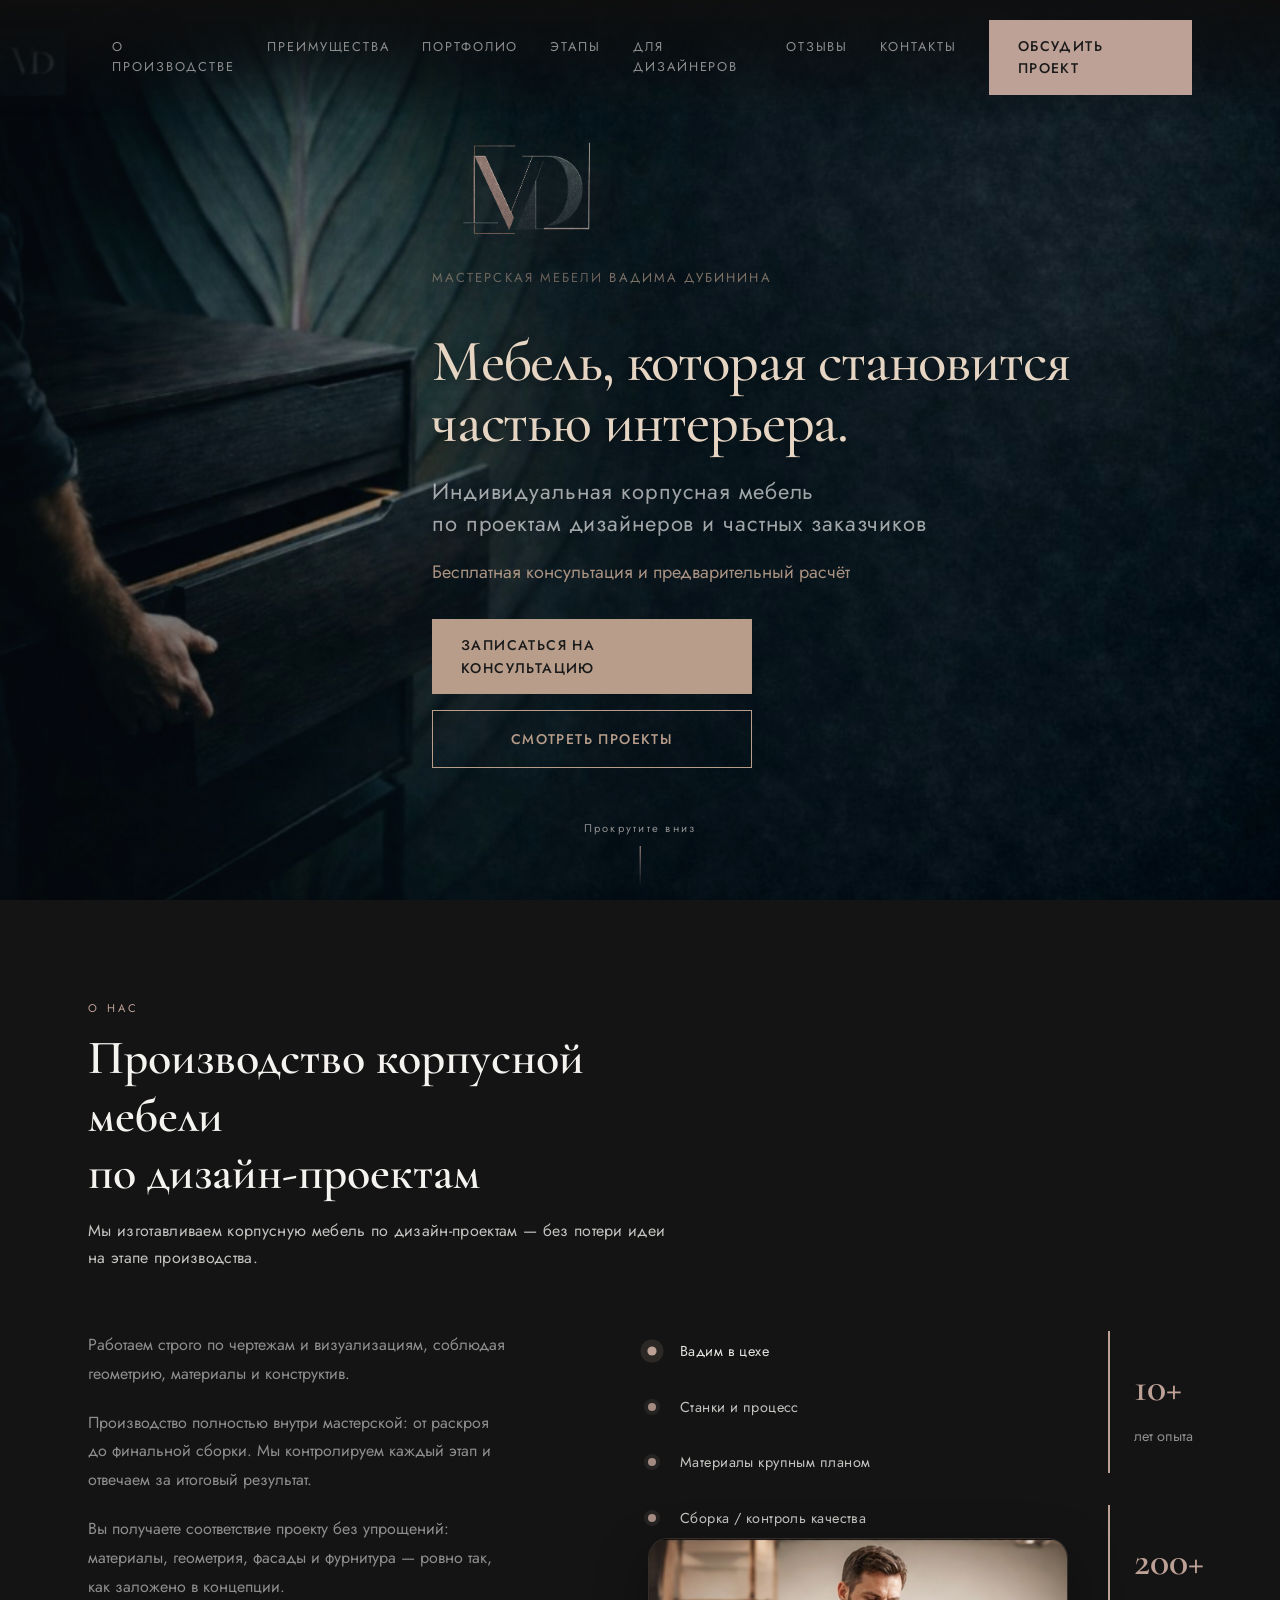
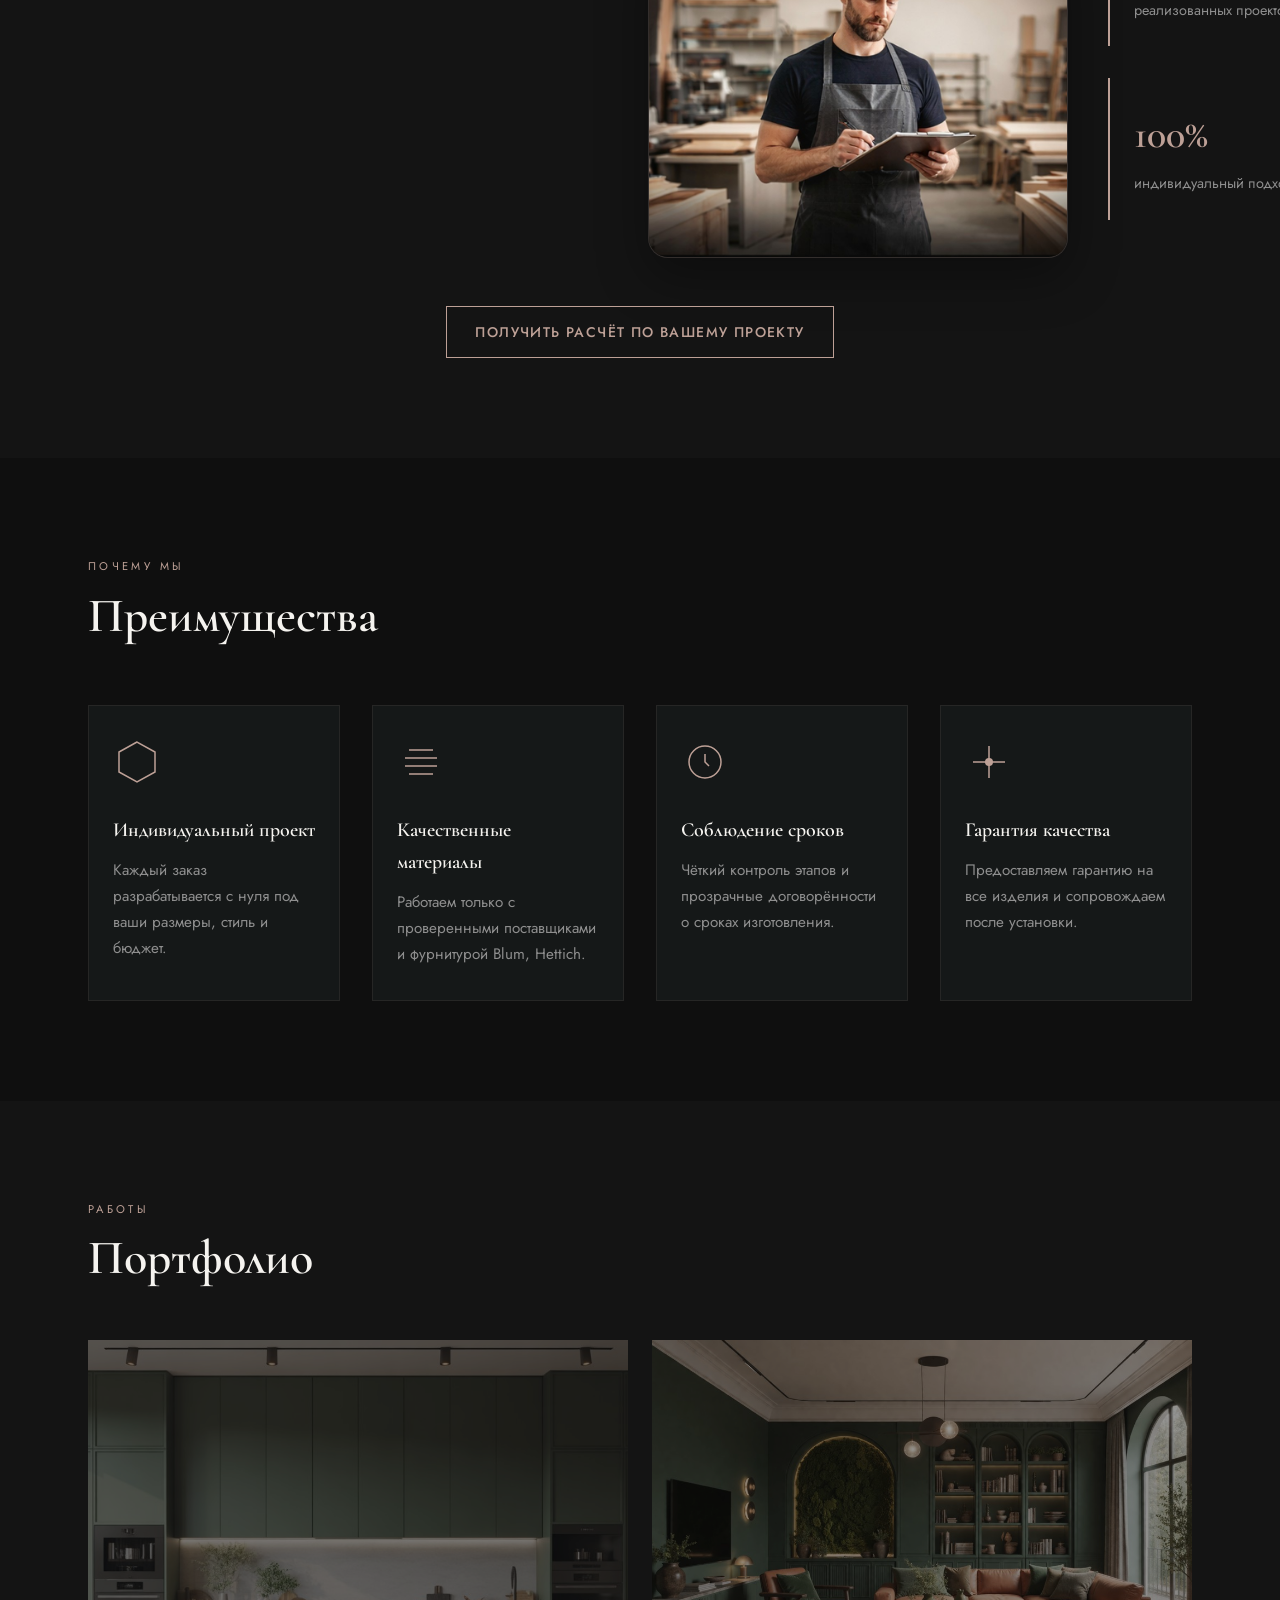
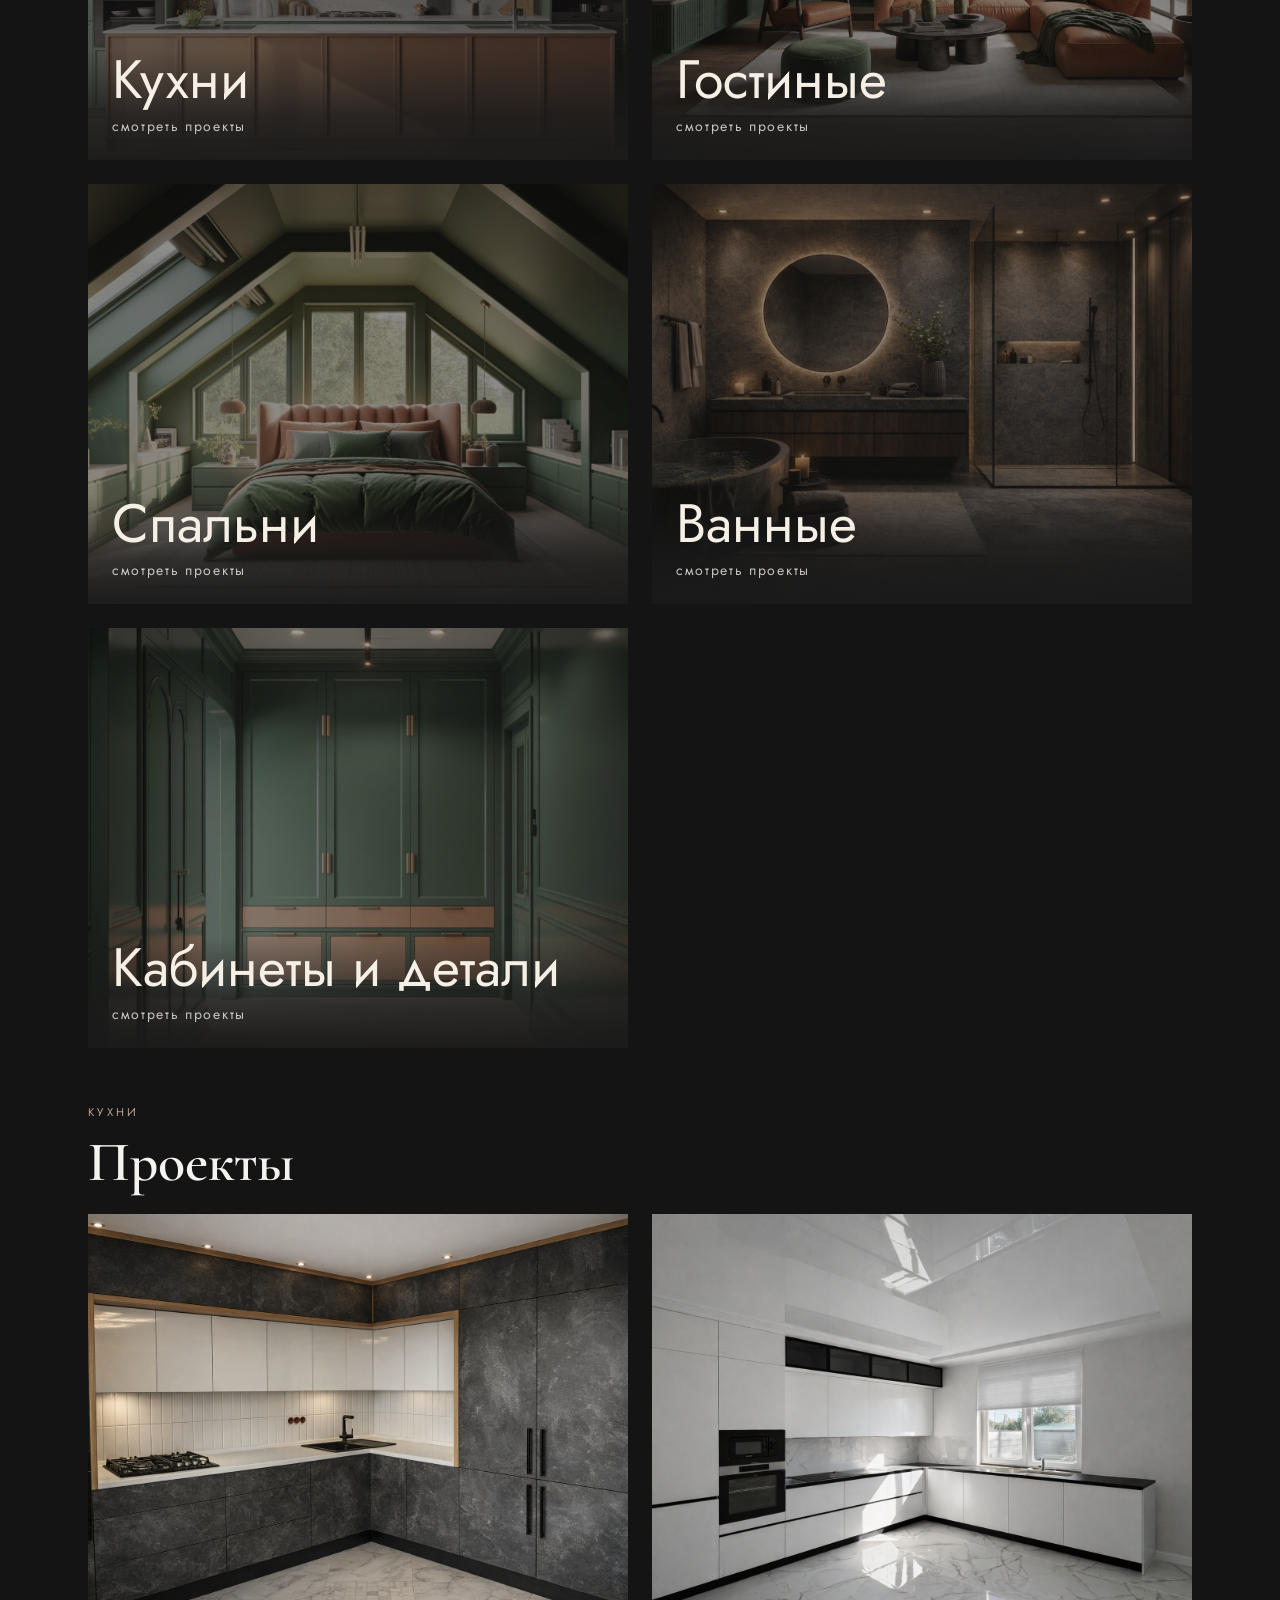
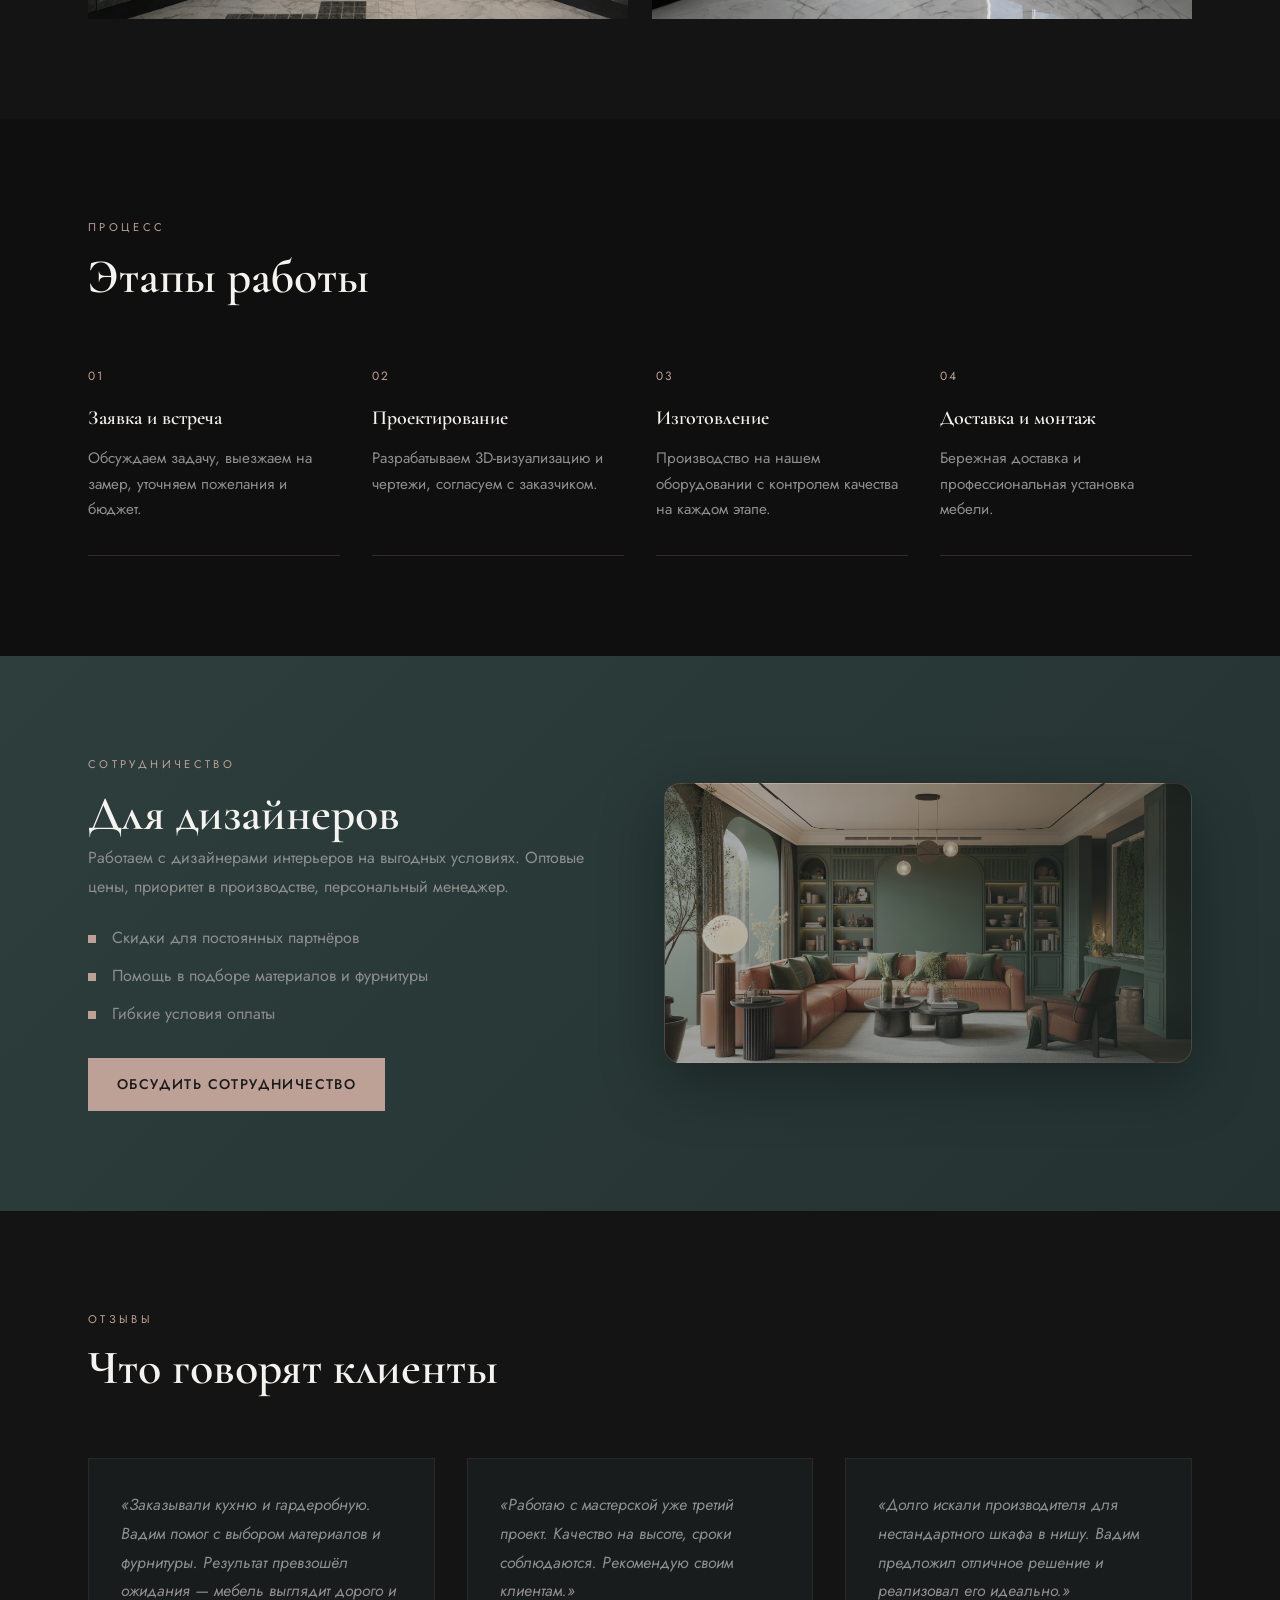
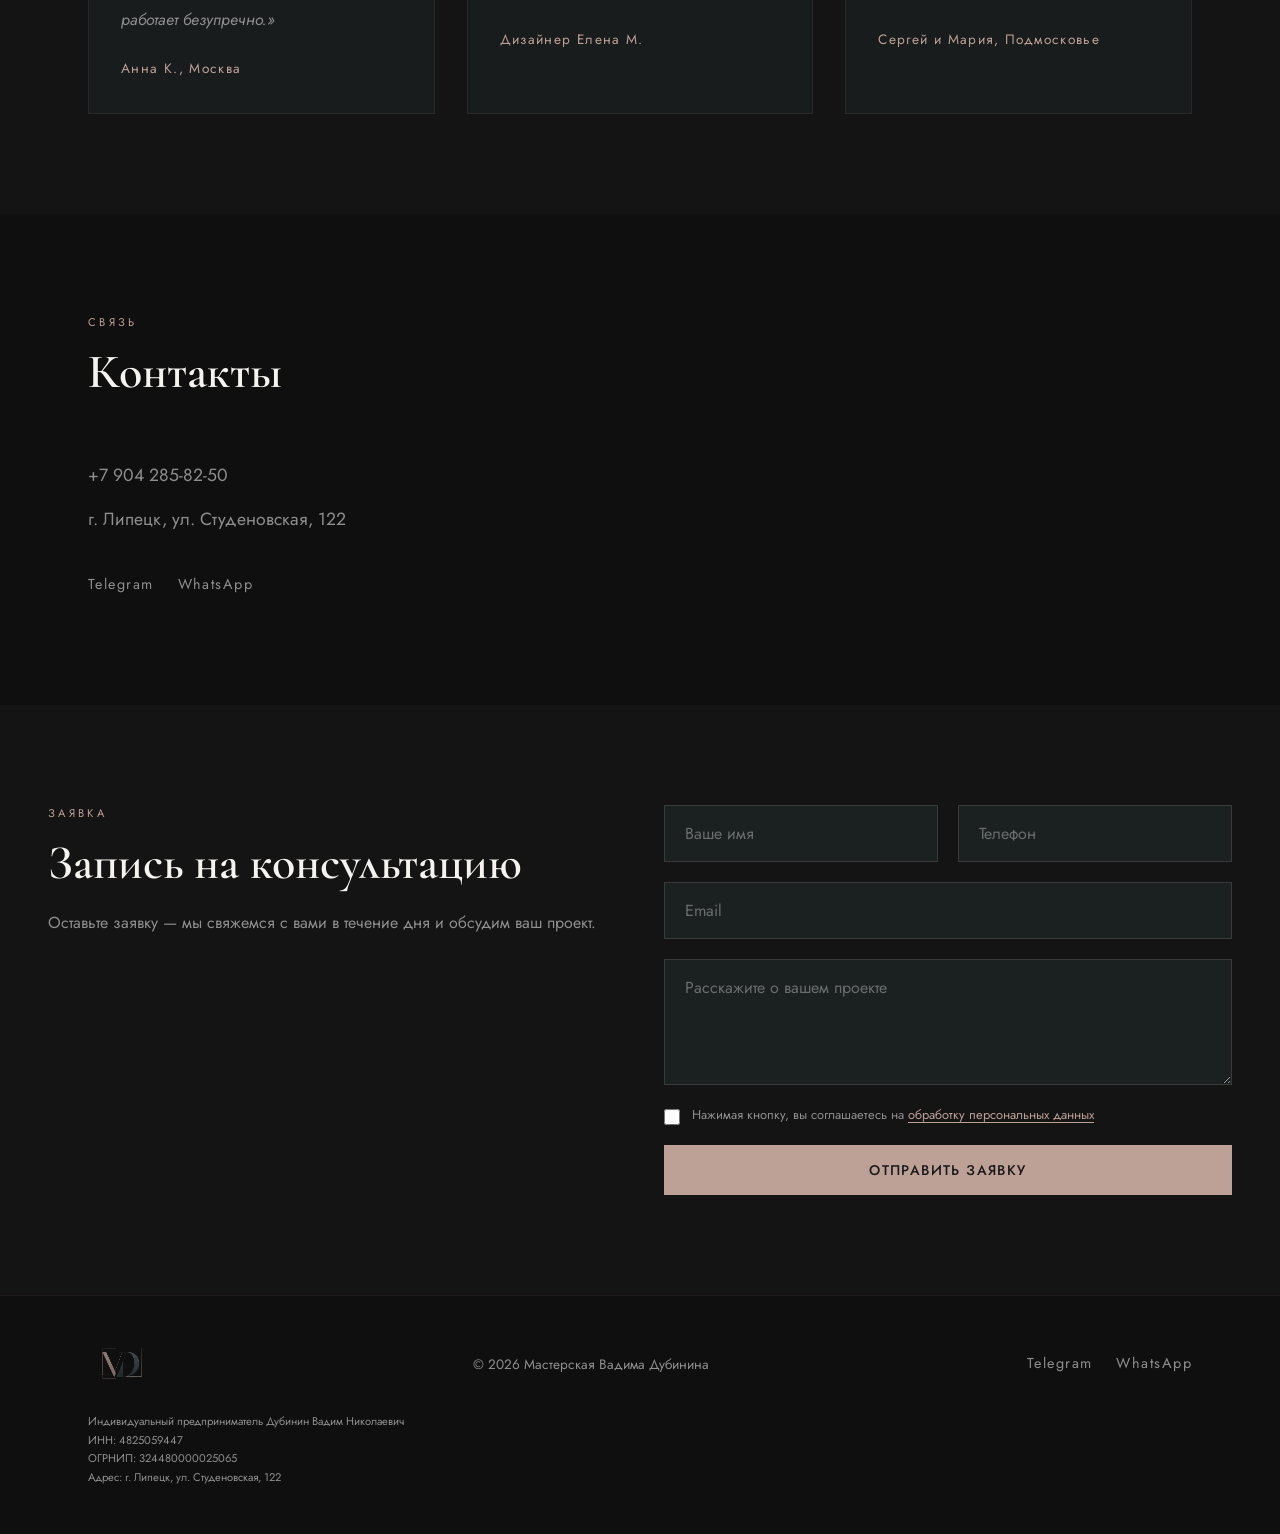
==== commit 44f0fc4e: "final polish: portfolio UX, contacts, legal setup" ====
--- a/index.html
+++ b/index.html
@@ -15,7 +15,7 @@
   <header class="header">
     <div class="container header__inner">
       <a href="#" class="logo">
-        <img src="assets/logo.png" alt="Мастерская Вадима Дубинина" class="logo__img">
+        <img src="assets/logo.png" alt="VD" class="logo__img">
       </a>
       <nav class="nav">
         <a href="#about" class="nav__link">О производстве</a>
@@ -55,7 +55,7 @@
         <img src="assets/logo.png" alt="VD" class="hero__logo">
         <p class="hero__tagline">Мастерская мебели <span>ВАДИМА ДУБИНИНА</span></p>
         <h1 class="hero__title">Мебель, которая становится частью интерьера.</h1>
-        <p class="hero__subtitle">Индивидуальная корпусная мебель<br>по проектам дизайнеров и частных интерьеров</p>
+        <p class="hero__subtitle">Индивидуальная корпусная мебель<br>по проектам дизайнеров и частных заказчиков</p>
         <p class="hero__kicker">Бесплатная консультация и предварительный расчёт</p>
         <div class="hero__actions">
           <a href="#consultation" class="btn btn--primary hero__btn">Записаться на консультацию</a>
@@ -75,13 +75,13 @@
       <div class="section__header animate-on-scroll">
         <span class="section__label">О нас</span>
         <h2 class="section__title">Производство корпусной мебели<br>по дизайн-проектам</h2>
-        <p class="section__subtitle">Делаем мебель по проектам дизайнеров без потери идеи на этапе производства</p>
+        <p class="section__subtitle">Мы изготавливаем корпусную мебель по дизайн-проектам — без потери идеи на этапе производства.</p>
       </div>
       <div class="about__grid">
         <div class="about__text animate-on-scroll">
           <div class="about__copy">
-            <p>Мастерская Вадима Дубинина изготавливает корпусную мебель на заказ — по чертежам и визуализациям, с точным соблюдением размеров и узлов.</p>
-            <p>Производство ведём внутри мастерской: от раскроя и кромки до сборки и контроля качества. Мы отвечаем за результат на каждом этапе и не передаём работу «на сторону».</p>
+            <p>Работаем строго по чертежам и визуализациям, соблюдая геометрию, материалы и конструктив.</p>
+            <p>Производство полностью внутри мастерской: от раскроя до финальной сборки. Мы контролируем каждый этап и отвечаем за итоговый результат.</p>
             <p>Вы получаете соответствие проекту без упрощений: материалы, геометрия, фасады и фурнитура — ровно так, как заложено в концепции.</p>
           </div>
 
@@ -186,45 +186,188 @@
     </div>
   </section>
 
-  <!-- Portfolio -->
-  <section class="section section--dark" id="portfolio">
-    <div class="container">
-      <div class="section__header animate-on-scroll">
-        <span class="section__label">Работы</span>
-        <h2 class="section__title">Портфолио</h2>
-      </div>
-      <div class="portfolio__grid">
-        <a href="#portfolio" class="portfolio__item animate-on-scroll">
-          <div class="portfolio__img" style="background-image: url('assets/portfolio-livingroom.png');"></div>
-          <div class="portfolio__overlay">
-            <span class="portfolio__name">Гостиная</span>
-            <span class="portfolio__link">Смотреть</span>
-          </div>
-        </a>
-        <a href="#portfolio" class="portfolio__item animate-on-scroll">
-          <div class="portfolio__img" style="background-image: url('assets/portfolio-kitchen.png');"></div>
-          <div class="portfolio__overlay">
-            <span class="portfolio__name">Кухня</span>
-            <span class="portfolio__link">Смотреть</span>
-          </div>
-        </a>
-        <a href="#portfolio" class="portfolio__item animate-on-scroll">
-          <div class="portfolio__img" style="background-image: url('assets/portfolio-bedroom.png');"></div>
-          <div class="portfolio__overlay">
-            <span class="portfolio__name">Спальня</span>
-            <span class="portfolio__link">Смотреть</span>
-          </div>
-        </a>
-        <a href="#portfolio" class="portfolio__item animate-on-scroll">
-          <div class="portfolio__img" style="background-image: url('assets/portfolio-cabinet.png');"></div>
-          <div class="portfolio__overlay">
-            <span class="portfolio__name">Кабинет</span>
-            <span class="portfolio__link">Смотреть</span>
-          </div>
-        </a>
-      </div>
-      <div class="section__actions animate-on-scroll">
-        <a href="#portfolio" class="btn btn--ghost">Все проекты</a>
+  <section class="portfolio section section--dark" id="portfolio">
+    <div class="container">
+      <p class="section__eyebrow animate-on-scroll">Работы</p>
+      <h2 class="section__title animate-on-scroll">Портфолио</h2>
+
+      <div class="portfolio-showcase animate-on-scroll" aria-label="Направления работ">
+        <button type="button" class="portfolio__cover is-active" data-portfolio-category="kitchen" aria-pressed="true">
+          <div class="portfolio__cover-img" style="background-image:url('assets/portfolio-kitchen.png');"></div>
+          <div class="portfolio__cover-panel">
+            <span class="portfolio__cover-title">Кухни</span>
+            <span class="portfolio__cover-action">смотреть проекты</span>
+          </div>
+        </button>
+
+        <button type="button" class="portfolio__cover" data-portfolio-category="living" aria-pressed="false">
+          <div class="portfolio__cover-img" style="background-image:url('assets/portfolio-livingroom.png');"></div>
+          <div class="portfolio__cover-panel">
+            <span class="portfolio__cover-title">Гостиные</span>
+            <span class="portfolio__cover-action">смотреть проекты</span>
+          </div>
+        </button>
+
+        <button type="button" class="portfolio__cover" data-portfolio-category="bedroom" aria-pressed="false">
+          <div class="portfolio__cover-img" style="background-image:url('assets/portfolio-bedroom.png');"></div>
+          <div class="portfolio__cover-panel">
+            <span class="portfolio__cover-title">Спальни</span>
+            <span class="portfolio__cover-action">смотреть проекты</span>
+          </div>
+        </button>
+
+        <button type="button" class="portfolio__cover" data-portfolio-category="bathroom" aria-pressed="false">
+          <div class="portfolio__cover-img" style="background-image:url('assets/portfolio-bathroom.png');"></div>
+          <div class="portfolio__cover-panel">
+            <span class="portfolio__cover-title">Ванные</span>
+            <span class="portfolio__cover-action">смотреть проекты</span>
+          </div>
+        </button>
+
+        <button type="button" class="portfolio__cover" data-portfolio-category="details" aria-pressed="false">
+          <div class="portfolio__cover-img" style="background-image:url('assets/portfolio-cabinet.png');"></div>
+          <div class="portfolio__cover-panel">
+            <span class="portfolio__cover-title">Кабинеты и детали</span>
+            <span class="portfolio__cover-action">смотреть проекты</span>
+          </div>
+        </button>
+      </div>
+
+      <div class="portfolio-viewer animate-on-scroll" id="portfolio-viewer">
+        <div class="portfolio-viewer__group is-active" data-portfolio-group="kitchen">
+          <div class="portfolio-viewer__head">
+            <p class="section__eyebrow">Кухни</p>
+            <h3 class="portfolio-viewer__title">Проекты</h3>
+          </div>
+
+          <div class="portfolio__grid">
+            <article class="portfolio__item animate-on-scroll" data-image="public/portfolio/kitchen/Кухня в Липецке.png" tabindex="0" role="button" aria-label="Открыть проект: Кухня в Липецке">
+              <img src="public/portfolio/kitchen/Кухня в Липецке.png" alt="Кухня в Липецке" class="portfolio__img" loading="lazy">
+              <div class="portfolio__overlay">
+                <div class="portfolio__meta">
+                  <h4>Кухня в Липецке</h4>
+                  <p>г. Липецк</p>
+                  <span>графитовые фасады, встроенная техника</span>
+                </div>
+              </div>
+            </article>
+
+            <article class="portfolio__item animate-on-scroll" data-image="public/portfolio/kitchen/Кухня в Липецкой области.png" tabindex="0" role="button" aria-label="Открыть проект: Кухня в Липецкой области">
+              <img src="public/portfolio/kitchen/Кухня в Липецкой области.png" alt="Кухня в Липецкой области" class="portfolio__img" loading="lazy">
+              <div class="portfolio__overlay">
+                <div class="portfolio__meta">
+                  <h4>Кухня в Липецкой области</h4>
+                  <p>Липецкая область</p>
+                  <span>белый минимализм, чёрная столешница</span>
+                </div>
+              </div>
+            </article>
+          </div>
+        </div>
+
+        <div class="portfolio-viewer__group" data-portfolio-group="living">
+          <div class="portfolio-viewer__head">
+            <p class="section__eyebrow">Гостиные</p>
+            <h3 class="portfolio-viewer__title">Проекты</h3>
+          </div>
+
+          <div class="portfolio__grid">
+            <article class="portfolio__item animate-on-scroll" data-image="public/portfolio/living/ГОСТИНАЯ в г.Липецк.png" tabindex="0" role="button" aria-label="Открыть проект: Гостиная в Липецке">
+              <img src="public/portfolio/living/ГОСТИНАЯ в г.Липецк.png" alt="Гостиная в Липецке" class="portfolio__img" loading="lazy">
+              <div class="portfolio__overlay">
+                <div class="portfolio__meta">
+                  <h4>Гостиная в Липецке</h4>
+                  <p>г. Липецк</p>
+                  <span>ТВ-зона, рейки, подвесная тумба</span>
+                </div>
+              </div>
+            </article>
+
+            <article class="portfolio__item animate-on-scroll" data-image="public/portfolio/living/КАБИНЕТ в пос.РОМАНОВО.png" tabindex="0" role="button" aria-label="Открыть проект: Кабинет в посёлке Романово">
+              <img src="public/portfolio/living/КАБИНЕТ в пос.РОМАНОВО.png" alt="Кабинет в посёлке Романово" class="portfolio__img" loading="lazy">
+              <div class="portfolio__overlay">
+                <div class="portfolio__meta">
+                  <h4>Кабинет в пос. Романово</h4>
+                  <p>пос. Романово</p>
+                  <span>встроенные стеллажи, рабочее пространство</span>
+                </div>
+              </div>
+            </article>
+          </div>
+        </div>
+
+        <div class="portfolio-viewer__group" data-portfolio-group="bedroom">
+          <div class="portfolio-viewer__head">
+            <p class="section__eyebrow">Спальни</p>
+            <h3 class="portfolio-viewer__title">Проекты</h3>
+          </div>
+
+          <div class="portfolio__grid">
+            <article class="portfolio__item animate-on-scroll" data-image="public/portfolio/bedroom/moscow-bedroom.png" tabindex="0" role="button" aria-label="Открыть проект: Спальня в Москве">
+              <img src="public/portfolio/bedroom/moscow-bedroom.png" alt="Спальня в Москве" class="portfolio__img" loading="lazy">
+              <div class="portfolio__overlay">
+                <div class="portfolio__meta">
+                  <h4>Спальня в г. Москва</h4>
+                  <p>г. Москва</p>
+                  <span>мягкая панель, встроенная мебель</span>
+                </div>
+              </div>
+            </article>
+          </div>
+        </div>
+
+        <div class="portfolio-viewer__group" data-portfolio-group="bathroom">
+          <div class="portfolio-viewer__head">
+            <p class="section__eyebrow">Ванные</p>
+            <h3 class="portfolio-viewer__title">Проекты</h3>
+          </div>
+
+          <div class="portfolio__grid">
+            <article class="portfolio__item animate-on-scroll" data-image="public/portfolio/bathroom/ВАННАЯ г.Москва.png" tabindex="0" role="button" aria-label="Открыть проект: Ванная в Москве">
+              <img src="public/portfolio/bathroom/ВАННАЯ г.Москва.png" alt="Ванная в Москве" class="portfolio__img" loading="lazy">
+              <div class="portfolio__overlay">
+                <div class="portfolio__meta">
+                  <h4>Ванная, г. Москва</h4>
+                  <p>г. Москва</p>
+                  <span>камень, тёмные фасады, встроенная раковина</span>
+                </div>
+              </div>
+            </article>
+          </div>
+        </div>
+
+        <div class="portfolio-viewer__group" data-portfolio-group="details">
+          <div class="portfolio-viewer__head">
+            <p class="section__eyebrow">Кабинеты и детали</p>
+            <h3 class="portfolio-viewer__title">Проекты</h3>
+          </div>
+
+          <div class="portfolio__grid">
+            <article class="portfolio__item animate-on-scroll" data-image="public/portfolio/details/ШКАФ СПАЛЬНИ г.Москва.png" tabindex="0" role="button" aria-label="Открыть проект: Шкаф спальни в Москве">
+              <img src="public/portfolio/details/ШКАФ СПАЛЬНИ г.Москва.png" alt="Шкаф спальни в Москве" class="portfolio__img" loading="lazy">
+              <div class="portfolio__overlay">
+                <div class="portfolio__meta">
+                  <h4>Шкаф спальни, г. Москва</h4>
+                  <p>г. Москва</p>
+                  <span>графитовые фасады, акцентная стена</span>
+                </div>
+              </div>
+            </article>
+          </div>
+        </div>
+      </div>
+
+      <div class="portfolio__lightbox" id="portfolio-lightbox" hidden>
+        <div class="portfolio__lightbox-backdrop" data-portfolio-lightbox-close tabindex="-1"></div>
+        <div class="portfolio__lightbox-dialog" role="dialog" aria-modal="true" aria-labelledby="portfolio-lightbox-title">
+          <button type="button" class="portfolio__lightbox-close" data-portfolio-lightbox-close aria-label="Закрыть">×</button>
+          <img class="portfolio__lightbox-img" src="" alt="" id="portfolio-lightbox-img">
+          <div class="portfolio__lightbox-text">
+            <p class="portfolio__lightbox-title" id="portfolio-lightbox-title"></p>
+            <p class="portfolio__lightbox-city"></p>
+            <p class="portfolio__lightbox-lead"></p>
+          </div>
+        </div>
       </div>
     </div>
   </section>
@@ -316,13 +459,11 @@
       </div>
       <div class="contacts__grid">
         <div class="contacts__info animate-on-scroll">
-          <a href="tel:+79001234567" class="contact__item">+7 (900) 123-45-67</a>
-          <a href="mailto:info@dubinin-workshop.ru" class="contact__item">info@dubinin-workshop.ru</a>
-          <p class="contact__item">Москва, ул. Примерная, д. 1</p>
+          <a href="tel:+79042858250" class="contact__item">+7 904 285-82-50</a>
+          <p class="contact__item">г. Липецк, ул. Студеновская, 122</p>
           <div class="contacts__social">
-            <a href="https://t.me/dubinin_workshop" class="social__link" target="_blank" rel="noopener" aria-label="Telegram">Telegram</a>
-            <a href="https://wa.me/79001234567" class="social__link" target="_blank" rel="noopener" aria-label="WhatsApp">WhatsApp</a>
-            <a href="https://vk.com/dubinin_workshop" class="social__link" target="_blank" rel="noopener" aria-label="VK">VK</a>
+            <a href="https://t.me/d_vadim48rus_b" class="social__link" target="_blank" rel="noopener" aria-label="Telegram">Telegram</a>
+            <a href="https://wa.me/79042858250" class="social__link" target="_blank" rel="noopener" aria-label="WhatsApp">WhatsApp</a>
           </div>
         </div>
       </div>
@@ -344,6 +485,10 @@
         </div>
         <input type="email" name="email" placeholder="Email" class="form__input">
         <textarea name="message" placeholder="Расскажите о вашем проекте" rows="4" class="form__input form__textarea"></textarea>
+        <label class="consultation__consent">
+          <input type="checkbox" name="privacy_consent" value="yes" required class="consultation__consent-input">
+          <span class="consultation__consent-text">Нажимая кнопку, вы соглашаетесь на <a href="policy.html">обработку персональных данных</a></span>
+        </label>
         <button type="submit" class="btn btn--primary btn--full">Отправить заявку</button>
       </form>
     </div>
@@ -351,19 +496,21 @@
 
   <!-- Footer -->
   <footer class="footer">
-    <div class="container footer__inner">
-      <a href="#" class="logo footer__logo">
-        <img src="assets/logo.png" alt="Мастерская Вадима Дубинина" class="logo__img">
-      </a>
-      <p class="footer__copyright">© 2025 Мастерская Вадима Дубинина</p>
-      <div class="footer__social">
-        <a href="https://t.me/dubinin_workshop" class="social__link" target="_blank" rel="noopener">Telegram</a>
-        <a href="https://wa.me/79001234567" class="social__link" target="_blank" rel="noopener">WhatsApp</a>
-      </div>
+    <div class="container">
+      <div class="footer__inner">
+        <a href="#" class="logo footer__logo">
+          <img src="assets/logo.png" alt="Мастерская Вадима Дубинина" class="logo__img">
+        </a>
+        <p class="footer__copyright">© 2026 Мастерская Вадима Дубинина</p>
+        <div class="footer__social">
+          <a href="https://t.me/d_vadim48rus_b" class="social__link" target="_blank" rel="noopener">Telegram</a>
+          <a href="https://wa.me/79042858250" class="social__link" target="_blank" rel="noopener">WhatsApp</a>
+        </div>
+      </div>
+      <p class="footer__legal">Индивидуальный предприниматель Дубинин Вадим Николаевич<br>ИНН: 4825059447<br>ОГРНИП: 324480000025065<br>Адрес: г. Липецк, ул. Студеновская, 122</p>
     </div>
   </footer>
 
   <script src="js/script.js"></script>
 </body>
-</html>
-<!-- test -->+</html>
--- a/css/style.css
+++ b/css/style.css
@@ -159,6 +159,26 @@
   width: auto;
 }
 
+/* Desktop: без маленького логотипа в шапке — только навигация и CTA */
+@media (min-width: 1024px) {
+  .header .logo {
+    display: none;
+  }
+
+  .nav {
+    margin-left: 0;
+  }
+}
+
+/* Mobile / tablet: компактный читаемый логотип в шапке */
+@media (max-width: 1023px) {
+  .header .logo__img {
+    height: 42px;
+    width: auto;
+    filter: drop-shadow(0 2px 10px rgba(0, 0, 0, 0.5));
+  }
+}
+
 .nav {
   display: none;
   gap: 32px;
@@ -777,25 +797,89 @@
   }
 }
 
-/* Mobile: один столбец — текст → интерактив → статистика */
-@media (max-width: 767px) {
-  .about__grid {
+/* Mobile (до 768px): один столбец — текст → точки → preview → статистика */
+@media (max-width: 768px) {
+  #about .about__grid {
     grid-template-columns: 1fr;
-    gap: 32px;
-  }
-
-  .about__copy {
+    gap: 28px;
+    align-items: stretch;
+  }
+
+  #about .about__text {
+    display: flex;
+    flex-direction: column;
+    gap: 24px;
+    position: static;
+    min-width: 0;
+  }
+
+  #about .about__copy {
     max-width: 100%;
-  }
-
-  .about__timeline {
-    margin-top: 18px;
-  }
-
-  .about__timeline-preview {
-    margin-top: 18px;
-    margin-left: auto;
-    margin-right: auto;
+    margin: 0;
+  }
+
+  #about .about__timeline {
+    margin-top: 0;
+    position: relative;
+    display: grid;
+    grid-template-columns: 18px minmax(0, 1fr);
+    grid-template-rows: auto auto;
+    column-gap: 14px;
+    row-gap: 20px;
+    align-items: start;
+    width: 100%;
+    min-width: 0;
+  }
+
+  #about .about__timeline-rail {
+    grid-column: 1;
+    grid-row: 1;
+    align-self: stretch;
+    grid-row-end: auto;
+  }
+
+  #about .about__timeline-items {
+    grid-column: 2;
+    grid-row: 1;
+    width: 100%;
+    min-width: 0;
+    padding-top: 0;
+  }
+
+  #about .about__timeline-preview {
+    grid-column: 1 / -1;
+    grid-row: 2;
+    box-sizing: border-box;
+    width: 100%;
+    max-width: 100%;
+    min-width: 0;
+    height: auto;
+    margin: 0;
+    justify-self: stretch;
+    overflow: hidden;
+    border-radius: 20px;
+  }
+
+  #about .about__timeline-img {
+    width: 100%;
+    max-width: 100%;
+    height: auto;
+    display: block;
+    object-fit: cover;
+    border-radius: 20px;
+    transform-origin: center center;
+  }
+
+  #about .about__stats {
+    flex-direction: column;
+    flex-wrap: nowrap;
+    width: 100%;
+    gap: 24px;
+    margin-top: 0;
+  }
+
+  #about .stat:hover {
+    transform: none;
   }
 }
 
@@ -892,6 +976,142 @@
 }
 
 /* Portfolio */
+.section__eyebrow {
+  display: block;
+  font-size: 0.7rem;
+  letter-spacing: 0.3em;
+  text-transform: uppercase;
+  color: var(--color-rose);
+  margin: 0 0 12px;
+}
+
+.portfolio.section .section__title {
+  margin-bottom: clamp(36px, 5vw, 52px);
+}
+
+.portfolio-showcase {
+  display: grid;
+  grid-template-columns: repeat(2, minmax(0, 1fr));
+  gap: 24px;
+  margin-top: 40px;
+}
+
+.portfolio__cover {
+  position: relative;
+  display: block;
+  min-height: 420px;
+  border: 0;
+  padding: 0;
+  background: transparent;
+  cursor: pointer;
+  overflow: hidden;
+  text-align: left;
+}
+
+.portfolio__cover-img {
+  position: absolute;
+  inset: 0;
+  background-size: cover;
+  background-position: center;
+  transition: transform 0.5s ease;
+  z-index: 0;
+}
+
+.portfolio__cover::before {
+  content: "";
+  position: absolute;
+  inset: 0;
+  background: rgba(18, 18, 18, 0.42);
+  z-index: 1;
+  transition: background 0.3s ease;
+}
+
+.portfolio__cover-panel {
+  position: absolute;
+  inset: auto 0 0 0;
+  z-index: 2;
+  padding: 28px 24px 24px;
+  background: linear-gradient(180deg, transparent 18%, rgba(26,26,26,0.78) 68%, rgba(26,26,26,0.96) 100%);
+}
+
+.portfolio__cover-title {
+  display: block;
+  font-family: inherit;
+  font-size: 54px;
+  line-height: 0.98;
+  color: #f5efe5;
+}
+
+.portfolio__cover-action {
+  display: block;
+  margin-top: 10px;
+  font-size: 14px;
+  letter-spacing: 0.12em;
+  color: rgba(245, 243, 239, 0.78);
+}
+
+.portfolio__cover:hover::before,
+.portfolio__cover.is-active::before {
+  background: rgba(18, 18, 18, 0.56);
+}
+
+.portfolio__cover:hover .portfolio__cover-img,
+.portfolio__cover.is-active .portfolio__cover-img {
+  transform: scale(1.03);
+}
+
+.portfolio__cover:focus-visible {
+  outline: 2px solid var(--color-rose);
+  outline-offset: 3px;
+}
+
+.portfolio-viewer {
+  margin-top: 56px;
+  display: grid;
+}
+
+.portfolio-viewer__group {
+  grid-area: 1 / 1;
+  opacity: 0;
+  transition: opacity 0.35s ease;
+  pointer-events: none;
+  z-index: 0;
+}
+
+.portfolio-viewer__group.is-active {
+  opacity: 1;
+  pointer-events: auto;
+  z-index: 1;
+}
+
+.portfolio-viewer__head {
+  margin-bottom: 24px;
+}
+
+.portfolio-viewer__title {
+  font-size: 56px;
+  line-height: 1;
+  margin: 0;
+}
+
+@media (max-width: 1024px) {
+  .portfolio-showcase {
+    grid-template-columns: 1fr;
+  }
+
+  .portfolio__cover {
+    min-height: 360px;
+  }
+
+  .portfolio__cover-title {
+    font-size: 42px;
+  }
+
+  .portfolio-viewer__title {
+    font-size: 44px;
+  }
+}
+
 .portfolio__grid {
   display: grid;
   gap: 24px;
@@ -909,6 +1129,20 @@
   aspect-ratio: 4/3;
   overflow: hidden;
   display: block;
+  width: 100%;
+  padding: 0;
+  margin: 0;
+  border: none;
+  background: transparent;
+  color: inherit;
+  font: inherit;
+  text-align: left;
+  cursor: pointer;
+}
+
+.portfolio__item:focus-visible {
+  outline: 2px solid var(--color-rose);
+  outline-offset: 3px;
 }
 
 .portfolio__img {
@@ -919,6 +1153,13 @@
   transition: transform var(--transition-slow);
 }
 
+.portfolio__item > img.portfolio__img {
+  position: absolute;
+  inset: 0;
+  display: block;
+  object-fit: cover;
+}
+
 .portfolio__item:hover .portfolio__img {
   transform: scale(1.08);
 }
@@ -926,6 +1167,7 @@
 .portfolio__overlay {
   position: absolute;
   inset: 0;
+  z-index: 2;
   background: linear-gradient(180deg, transparent 40%, rgba(26, 26, 26, 0.95) 100%);
   display: flex;
   flex-direction: column;
@@ -956,6 +1198,169 @@
 
 .portfolio__item:hover .portfolio__link {
   color: var(--color-rose-light);
+}
+
+.portfolio__meta {
+  position: absolute;
+  left: 0;
+  right: 0;
+  bottom: 0;
+  z-index: 1;
+  padding: 18px 20px 20px;
+  background: linear-gradient(180deg, transparent 0%, rgba(15, 15, 15, 0.82) 55%, rgba(15, 15, 15, 0.95) 100%);
+  pointer-events: none;
+}
+
+.portfolio__meta-title {
+  display: block;
+  font-family: 'Cormorant Garamond', serif;
+  font-size: 1.15rem;
+  font-weight: 600;
+  color: var(--text-primary);
+  line-height: 1.25;
+  margin-bottom: 4px;
+}
+
+.portfolio__meta-city {
+  display: block;
+  font-size: 0.75rem;
+  letter-spacing: 0.12em;
+  text-transform: uppercase;
+  color: rgba(189, 160, 150, 0.9);
+  margin-bottom: 6px;
+}
+
+.portfolio__meta-lead {
+  display: block;
+  font-size: 0.85rem;
+  color: rgba(245, 243, 239, 0.72);
+  line-height: 1.45;
+}
+
+.portfolio__overlay .portfolio__meta {
+  position: static;
+  inset: auto;
+  left: auto;
+  right: auto;
+  bottom: auto;
+  background: none;
+  padding: 0;
+  pointer-events: none;
+}
+
+.portfolio__overlay .portfolio__meta h4 {
+  font-family: 'Cormorant Garamond', serif;
+  font-size: 1.5rem;
+  font-weight: 600;
+  color: var(--text-primary);
+  margin: 0 0 8px;
+  line-height: 1.2;
+}
+
+.portfolio__overlay .portfolio__meta p {
+  display: block;
+  font-size: 0.75rem;
+  letter-spacing: 0.12em;
+  text-transform: uppercase;
+  color: rgba(189, 160, 150, 0.9);
+  margin: 0 0 10px;
+}
+
+.portfolio__overlay .portfolio__meta > span {
+  display: block;
+  font-size: 0.85rem;
+  color: rgba(245, 243, 239, 0.85);
+  line-height: 1.45;
+}
+
+.portfolio__lightbox {
+  position: fixed;
+  inset: 0;
+  z-index: 2000;
+  display: flex;
+  align-items: center;
+  justify-content: center;
+  padding: 24px;
+}
+
+.portfolio__lightbox[hidden] {
+  display: none;
+}
+
+.portfolio__lightbox-backdrop {
+  position: absolute;
+  inset: 0;
+  background: rgba(10, 10, 10, 0.88);
+}
+
+.portfolio__lightbox-dialog {
+  position: relative;
+  z-index: 1;
+  width: min(920px, 100%);
+  max-height: min(92vh, 900px);
+  overflow: auto;
+  border: 1px solid rgba(189, 160, 150, 0.2);
+  background: var(--bg-section);
+  box-shadow: 0 24px 80px rgba(0, 0, 0, 0.55);
+  border-radius: 4px;
+  padding: 20px 20px 24px;
+}
+
+.portfolio__lightbox-close {
+  position: absolute;
+  top: 12px;
+  right: 12px;
+  width: 40px;
+  height: 40px;
+  border: 1px solid rgba(189, 160, 150, 0.25);
+  background: rgba(26, 26, 26, 0.6);
+  color: var(--text-primary);
+  font-size: 1.4rem;
+  line-height: 1;
+  cursor: pointer;
+  transition: border-color var(--transition-fast), color var(--transition-fast);
+}
+
+.portfolio__lightbox-close:hover,
+.portfolio__lightbox-close:focus-visible {
+  border-color: var(--color-rose);
+  color: var(--color-rose);
+  outline: none;
+}
+
+.portfolio__lightbox-img {
+  display: block;
+  width: 100%;
+  max-height: min(62vh, 560px);
+  object-fit: cover;
+  border-radius: 2px;
+  margin-top: 8px;
+}
+
+.portfolio__lightbox-text {
+  margin-top: 20px;
+  padding-right: 36px;
+}
+
+.portfolio__lightbox-title {
+  font-family: 'Cormorant Garamond', serif;
+  font-size: 1.5rem;
+  color: var(--text-primary);
+  margin-bottom: 8px;
+}
+
+.portfolio__lightbox-city {
+  font-size: 0.75rem;
+  letter-spacing: 0.14em;
+  text-transform: uppercase;
+  color: var(--color-rose);
+  margin-bottom: 10px;
+}
+
+.portfolio__lightbox-lead {
+  font-size: 0.95rem;
+  color: var(--text-muted);
+  line-height: 1.6;
 }
 
 /* Stages */
@@ -1207,6 +1612,34 @@
   resize: vertical;
 }
 
+.consultation__consent {
+  display: flex;
+  align-items: flex-start;
+  gap: 12px;
+  font-size: 0.8rem;
+  line-height: 1.55;
+  color: var(--text-muted);
+  cursor: pointer;
+}
+
+.consultation__consent-input {
+  margin-top: 4px;
+  flex-shrink: 0;
+  width: 16px;
+  height: 16px;
+  accent-color: var(--color-rose);
+}
+
+.consultation__consent-text a {
+  color: var(--color-rose);
+  text-decoration: underline;
+  text-underline-offset: 3px;
+}
+
+.consultation__consent-text a:hover {
+  color: var(--color-rose-light);
+}
+
 /* Footer */
 .footer {
   padding: 48px 0;
@@ -1241,6 +1674,92 @@
 .footer__social {
   display: flex;
   gap: 24px;
+}
+
+.footer__legal {
+  margin-top: 28px;
+  font-size: 0.7rem;
+  line-height: 1.65;
+  color: var(--text-muted);
+  text-align: center;
+  max-width: 36em;
+  margin-left: auto;
+  margin-right: auto;
+}
+
+@media (min-width: 600px) {
+  .footer__legal {
+    text-align: left;
+    margin-left: 0;
+    margin-right: 0;
+    max-width: none;
+  }
+}
+
+/* Policy page */
+.policy-doc {
+  padding: 100px 0 80px;
+  max-width: 720px;
+}
+
+.policy-doc__back {
+  display: inline-block;
+  font-size: 0.8rem;
+  letter-spacing: 0.12em;
+  text-transform: uppercase;
+  color: var(--text-muted);
+  margin-bottom: 36px;
+}
+
+.policy-doc__back:hover {
+  color: var(--color-rose);
+}
+
+.policy-doc h1 {
+  font-size: clamp(1.75rem, 4vw, 2.25rem);
+  margin-bottom: 24px;
+  line-height: 1.2;
+}
+
+.policy-doc h2 {
+  font-family: 'Jost', sans-serif;
+  font-size: 1rem;
+  font-weight: 500;
+  letter-spacing: 0.06em;
+  text-transform: uppercase;
+  color: var(--text-primary);
+  margin: 32px 0 12px;
+}
+
+.policy-doc p,
+.policy-doc ul {
+  font-size: 0.95rem;
+  color: var(--text-muted);
+  margin-bottom: 14px;
+  line-height: 1.75;
+}
+
+.policy-doc ul {
+  padding-left: 1.25em;
+}
+
+.policy-doc li {
+  margin-bottom: 6px;
+}
+
+.policy-doc a {
+  color: var(--color-rose);
+  text-decoration: underline;
+  text-underline-offset: 3px;
+}
+
+.policy-doc a:hover {
+  color: var(--color-rose-light);
+}
+
+.policy-doc strong {
+  color: var(--text-primary);
+  font-weight: 500;
 }
 
 /* Mobile menu */
